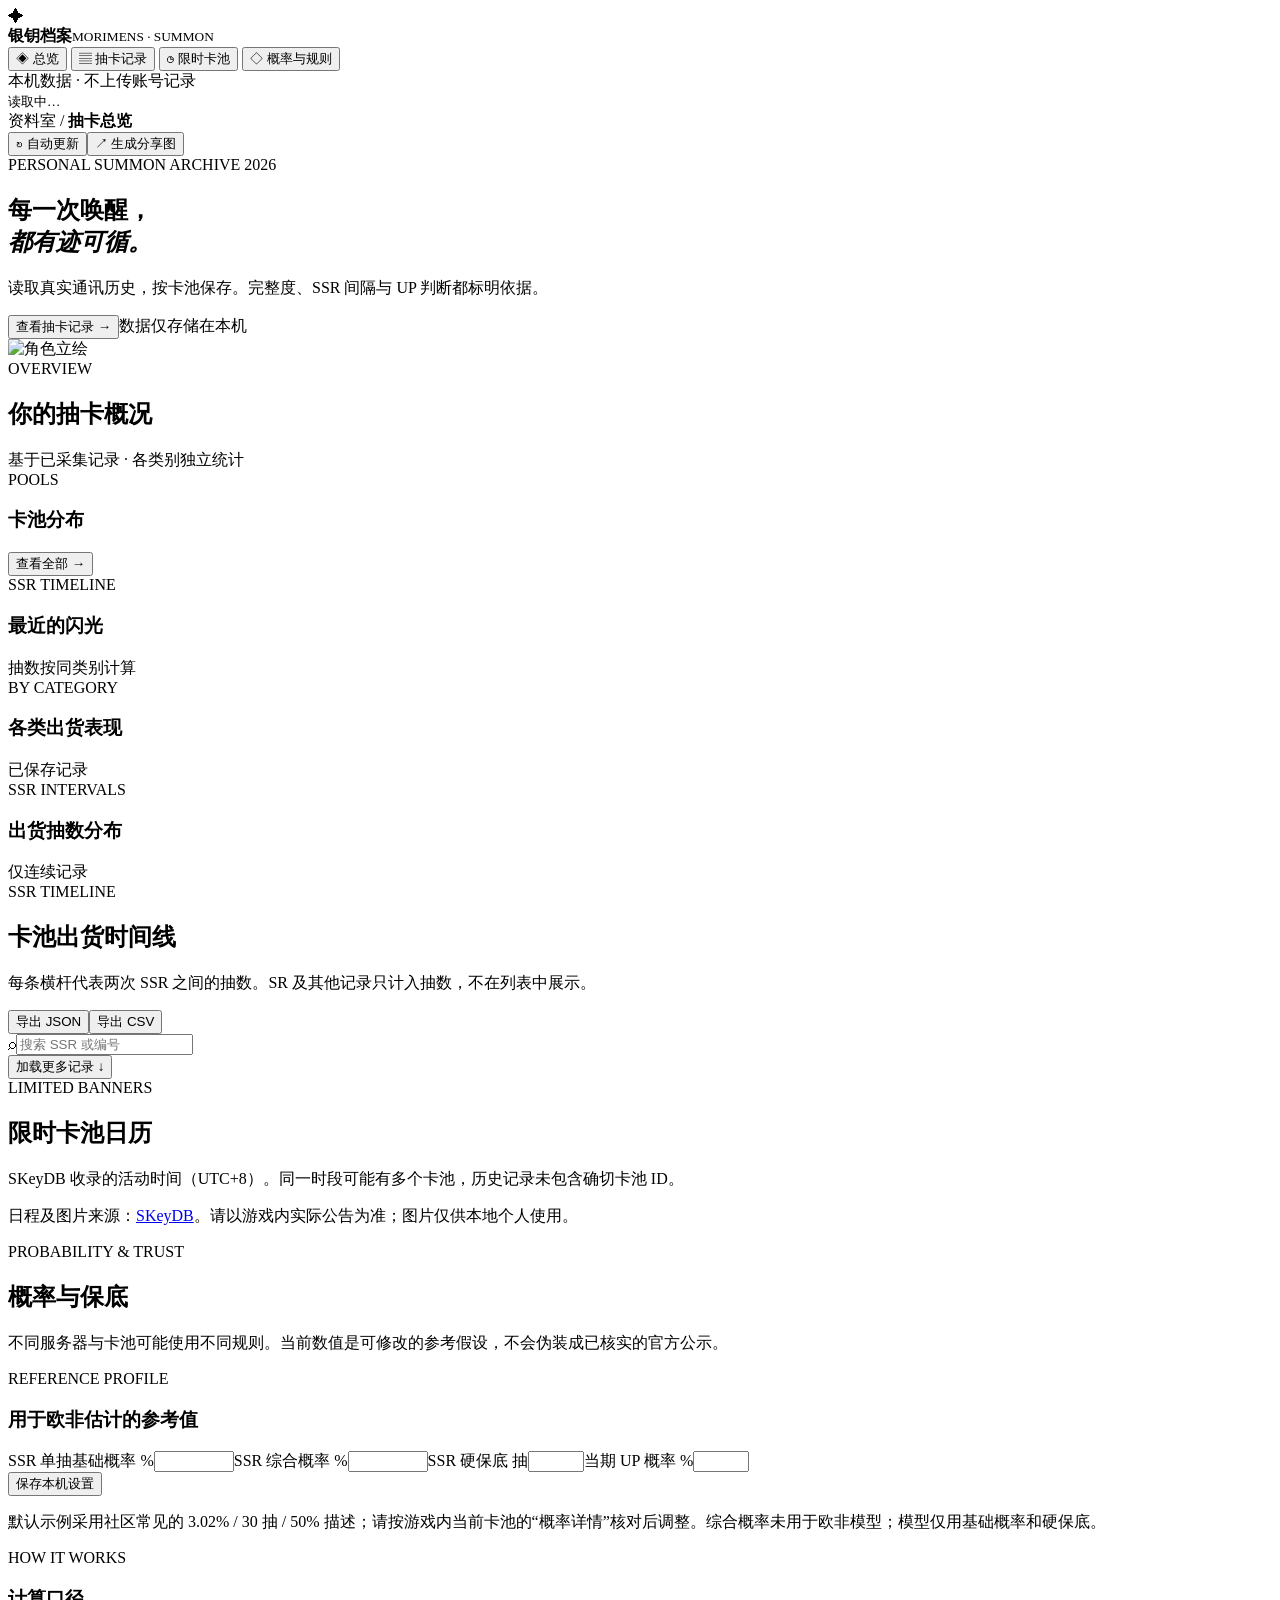
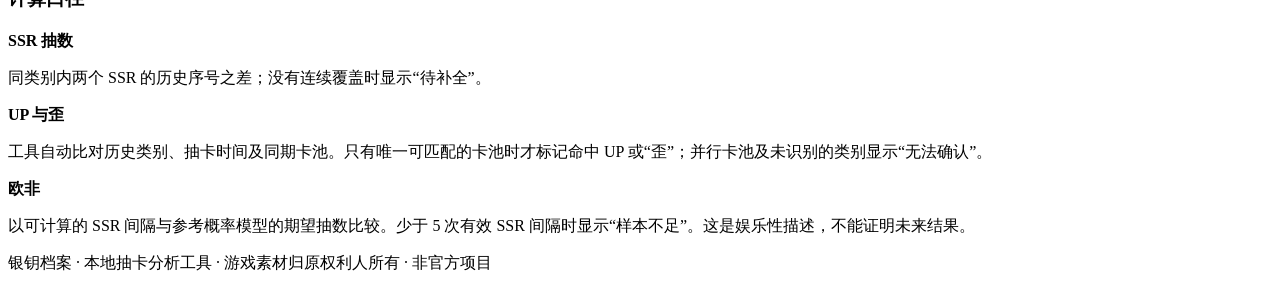
==== web/index.html @ 681248e7 "Resolve current game route and complete summon history sync" ====
<!doctype html>
<html lang="zh-CN">
<head>
  <meta charset="utf-8">
  <meta name="viewport" content="width=device-width, initial-scale=1">
  <meta name="theme-color" content="#101523">
  <title>银钥档案 · 忘却前夜抽卡分析</title>
  <link rel="stylesheet" href="/style.css">
</head>
<body>
  <div class="shell">
    <aside class="rail">
      <div class="brand"><span class="brand-mark">✦</span><div><strong>银钥档案</strong><small>MORIMENS · SUMMON</small></div></div>
      <nav aria-label="主导航">
        <button class="nav active" data-view="overview"><span>◈</span> 总览</button>
        <button class="nav" data-view="history"><span>▤</span> 抽卡记录</button>
        <button class="nav" data-view="banners"><span>◷</span> 限时卡池</button>
        <button class="nav" data-view="rules"><span>◇</span> 概率与规则</button>
      </nav>
      <div class="rail-bottom"><span class="status-dot"></span> 本机数据 · 不上传账号记录<br><small id="sync-time">读取中…</small></div>
    </aside>
    <main>
      <header class="topbar"><div class="crumb">资料室 <span>/</span> <b id="view-name">抽卡总览</b></div><div class="top-actions"><button class="ghost" id="refresh">↻ 自动更新</button><button class="primary" id="share">↗ 生成分享图</button></div></header>
      <section class="view active" id="overview">
        <div class="hero"><div class="hero-copy"><div class="eyebrow">PERSONAL SUMMON ARCHIVE <span class="line"></span> 2026</div><h1>每一次唤醒，<br><em>都有迹可循。</em></h1><p>读取真实通讯历史，按卡池保存。完整度、SSR 间隔与 UP 判断都标明依据。</p><div class="hero-actions"><button class="primary" id="go-history">查看抽卡记录 <span>→</span></button><span>数据仅存储在本机</span></div></div><div class="hero-art"><div class="halo"></div><img id="hero-portrait" alt="角色立绘"></div></div>
        <div class="notice" id="coverage-notice"></div>
        <div class="section-head"><div><span class="kicker">OVERVIEW</span><h2>你的抽卡概况</h2></div><span class="subtle">基于已采集记录 · 各类别独立统计</span></div>
        <div class="stat-grid" id="stats"></div>
        <div class="dashboard-grid"><section class="panel"><div class="panel-head"><div><span class="kicker">POOLS</span><h3>卡池分布</h3></div><button class="text-button" data-target="history">查看全部 →</button></div><div id="pool-bars"></div></section><section class="panel"><div class="panel-head"><div><span class="kicker">SSR TIMELINE</span><h3>最近的闪光</h3></div><span class="subtle">抽数按同类别计算</span></div><div id="recent-ssr"></div></section></div>
        <div class="dashboard-grid"><section class="panel"><div class="panel-head"><div><span class="kicker">BY CATEGORY</span><h3>各类出货表现</h3></div><span class="subtle">已保存记录</span></div><div id="category-analysis"></div></section><section class="panel"><div class="panel-head"><div><span class="kicker">SSR INTERVALS</span><h3>出货抽数分布</h3></div><span class="subtle">仅连续记录</span></div><div id="interval-analysis"></div></section></div>
      </section>
      <section class="view" id="history">
        <div class="page-title"><div><span class="kicker">SSR TIMELINE</span><h1>卡池出货时间线</h1><p>每条横杆代表两次 SSR 之间的抽数。SR 及其他记录只计入抽数，不在列表中展示。</p></div><div class="export-row"><button class="ghost" id="export-json">导出 JSON</button><button class="ghost" id="export-csv">导出 CSV</button></div></div>
        <div class="filter-row"><div class="tabs" id="pool-tabs"></div><label class="search"><span>⌕</span><input id="search" placeholder="搜索 SSR 或编号"></label></div>
        <div class="history-summary" id="history-summary"></div>
        <div class="record-list" id="records"></div><button class="more" id="load-more">加载更多记录 ↓</button>
      </section>
      <section class="view" id="banners">
        <div class="page-title"><div><span class="kicker">LIMITED BANNERS</span><h1>限时卡池日历</h1><p>SKeyDB 收录的活动时间（UTC+8）。同一时段可能有多个卡池，历史记录未包含确切卡池 ID。</p></div></div>
        <div class="banner-grid" id="banner-grid"></div>
        <p class="source-note">日程及图片来源：<a href="https://github.com/dansa/SKeyDB" target="_blank" rel="noreferrer">SKeyDB</a>。请以游戏内实际公告为准；图片仅供本地个人使用。</p>
      </section>
      <section class="view" id="rules">
        <div class="page-title"><div><span class="kicker">PROBABILITY & TRUST</span><h1>概率与保底</h1><p>不同服务器与卡池可能使用不同规则。当前数值是可修改的参考假设，不会伪装成已核实的官方公示。</p></div></div>
        <div class="rules-grid"><section class="panel rule-panel"><span class="kicker">REFERENCE PROFILE</span><h3>用于欧非估计的参考值</h3><div class="field-grid"><label>SSR 单抽基础概率 <span>%</span><input id="base-rate" type="number" min="0.01" max="100" step="0.01"></label><label>SSR 综合概率 <span>%</span><input id="combined-rate" type="number" min="0.01" max="100" step="0.01"></label><label>SSR 硬保底 <span>抽</span><input id="hard-pity" type="number" min="1" max="500" step="1"></label><label>当期 UP 概率 <span>%</span><input id="up-rate" type="number" min="0" max="100" step="1"></label></div><button class="primary" id="save-rules">保存本机设置</button><p class="source-note">默认示例采用社区常见的 3.02% / 30 抽 / 50% 描述；请按游戏内当前卡池的“概率详情”核对后调整。综合概率未用于欧非模型；模型仅用基础概率和硬保底。</p></section><section class="panel"><span class="kicker">HOW IT WORKS</span><h3>计算口径</h3><div class="explain"><b>SSR 抽数</b><p>同类别内两个 SSR 的历史序号之差；没有连续覆盖时显示“待补全”。</p><b>UP 与歪</b><p>工具自动比对历史类别、抽卡时间及同期卡池。只有唯一可匹配的卡池时才标记命中 UP 或“歪”；并行卡池及未识别的类别显示“无法确认”。</p><b>欧非</b><p>以可计算的 SSR 间隔与参考概率模型的期望抽数比较。少于 5 次有效 SSR 间隔时显示“样本不足”。这是娱乐性描述，不能证明未来结果。</p></div></section></div>
      </section>
      <footer>银钥档案 · 本地抽卡分析工具 <span>·</span> 游戏素材归原权利人所有 <span>·</span> 非官方项目</footer>
    </main>
  </div>
  <div class="modal-overlay" id="update-modal" hidden><div class="update-modal" role="dialog" aria-modal="true" aria-labelledby="update-title"><button class="modal-close" id="close-update" aria-label="关闭">×</button><span class="kicker">DATA SYNC</span><h2 id="update-title">自动更新抽卡记录</h2><p class="modal-intro">游戏已运行较久时，点击“开始更新”会尝试当前会话。若提示登录材料不可用，点击“准备通讯采集”，允许管理员只读抓包，等显示“采集就绪”后重启并登录游戏一次；工具将自动补取缺页。</p><div class="progress-track"><div id="progress-fill"></div></div><div class="progress-line"><b id="progress-text">准备就绪</b><span id="progress-number">—</span></div><div class="progress-coverage" id="progress-coverage"></div><div class="progress-log" id="progress-log"></div><div class="modal-actions"><button class="ghost" id="cancel-update">关闭</button><button class="ghost" id="wait-update">准备通讯采集</button><button class="primary" id="start-update">开始更新</button></div></div></div>
  <script src="/app.js" defer></script>
</body>
</html>
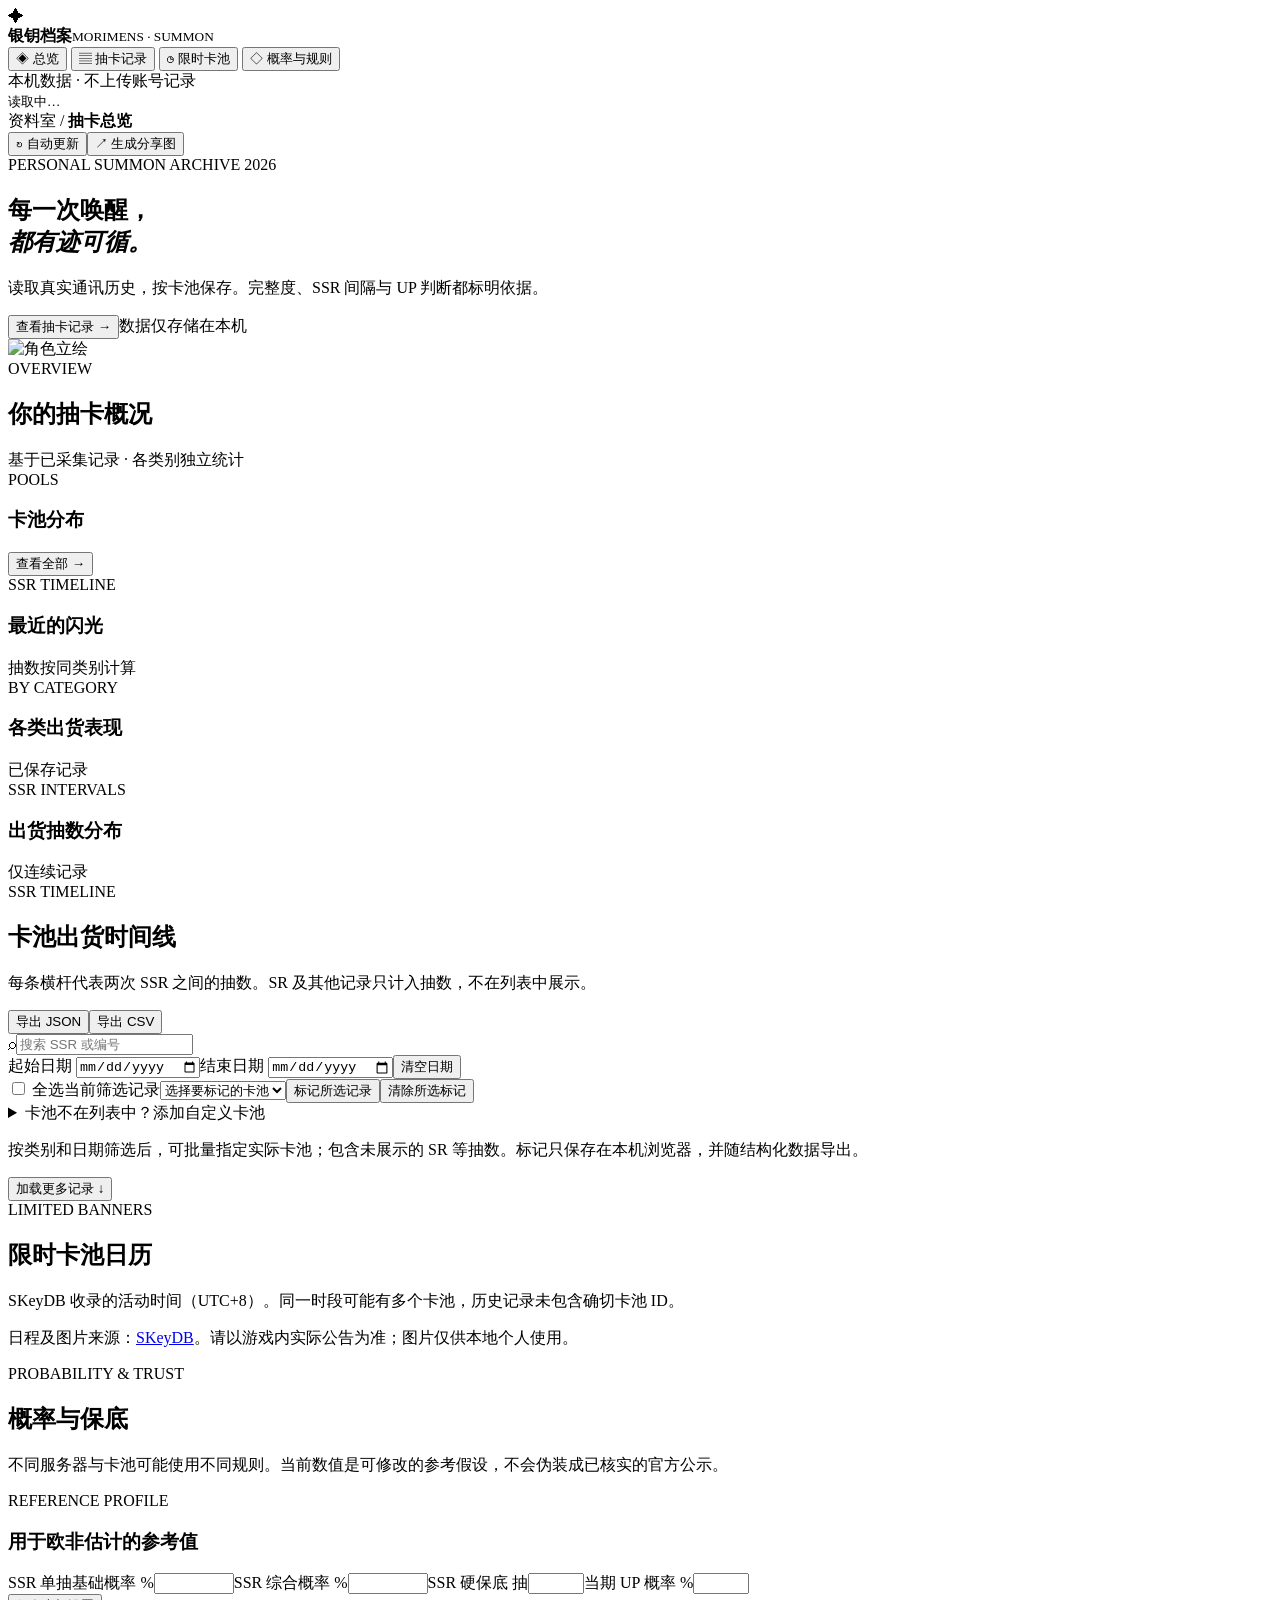
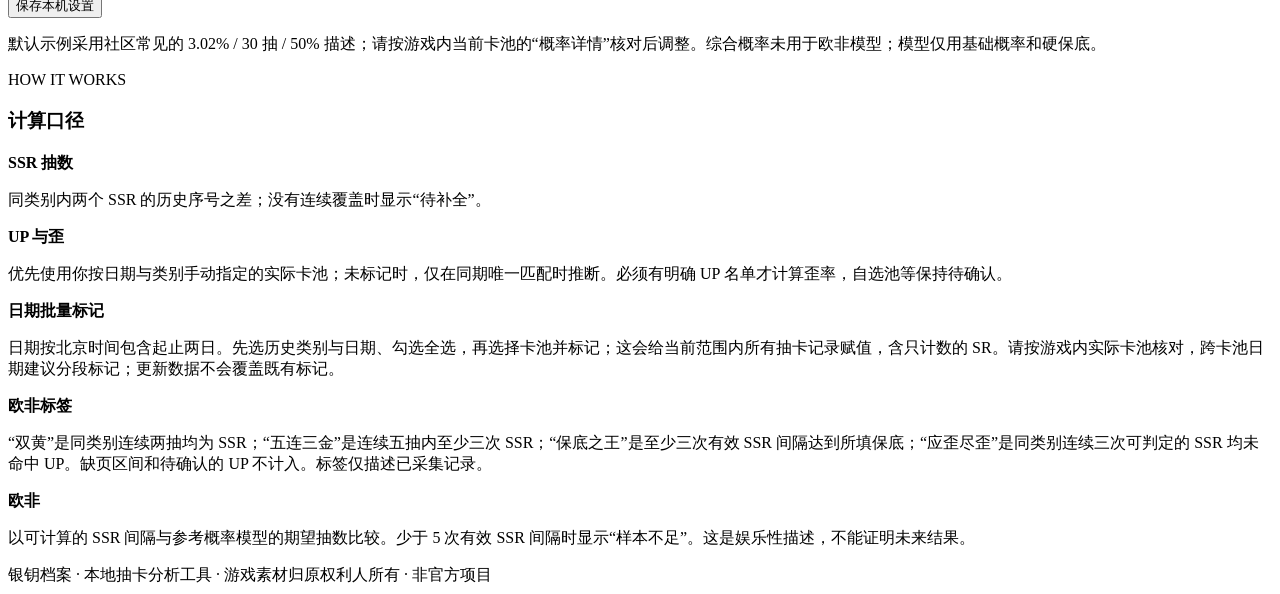
==== commit c6a19ba4: "Package summon dashboard for local Windows and static web use" ====
--- a/web/index.html
+++ b/web/index.html
@@ -20,18 +20,20 @@
       <div class="rail-bottom"><span class="status-dot"></span> 本机数据 · 不上传账号记录<br><small id="sync-time">读取中…</small></div>
     </aside>
     <main>
-      <header class="topbar"><div class="crumb">资料室 <span>/</span> <b id="view-name">抽卡总览</b></div><div class="top-actions"><button class="ghost" id="refresh">↻ 自动更新</button><button class="primary" id="share">↗ 生成分享图</button></div></header>
+      <header class="topbar"><div class="crumb">资料室 <span>/</span> <b id="view-name">抽卡总览</b></div><div class="top-actions"><button class="ghost" id="import-json" hidden>导入本地记录</button><input id="import-file" type="file" accept="application/json,.json" hidden><button class="ghost" id="refresh">↻ 自动更新</button><button class="primary" id="share">↗ 生成分享图</button></div></header>
       <section class="view active" id="overview">
         <div class="hero"><div class="hero-copy"><div class="eyebrow">PERSONAL SUMMON ARCHIVE <span class="line"></span> 2026</div><h1>每一次唤醒，<br><em>都有迹可循。</em></h1><p>读取真实通讯历史，按卡池保存。完整度、SSR 间隔与 UP 判断都标明依据。</p><div class="hero-actions"><button class="primary" id="go-history">查看抽卡记录 <span>→</span></button><span>数据仅存储在本机</span></div></div><div class="hero-art"><div class="halo"></div><img id="hero-portrait" alt="角色立绘"></div></div>
         <div class="notice" id="coverage-notice"></div>
         <div class="section-head"><div><span class="kicker">OVERVIEW</span><h2>你的抽卡概况</h2></div><span class="subtle">基于已采集记录 · 各类别独立统计</span></div>
         <div class="stat-grid" id="stats"></div>
+        <div class="achievements" id="achievement-tags" aria-label="欧非标签"></div>
         <div class="dashboard-grid"><section class="panel"><div class="panel-head"><div><span class="kicker">POOLS</span><h3>卡池分布</h3></div><button class="text-button" data-target="history">查看全部 →</button></div><div id="pool-bars"></div></section><section class="panel"><div class="panel-head"><div><span class="kicker">SSR TIMELINE</span><h3>最近的闪光</h3></div><span class="subtle">抽数按同类别计算</span></div><div id="recent-ssr"></div></section></div>
         <div class="dashboard-grid"><section class="panel"><div class="panel-head"><div><span class="kicker">BY CATEGORY</span><h3>各类出货表现</h3></div><span class="subtle">已保存记录</span></div><div id="category-analysis"></div></section><section class="panel"><div class="panel-head"><div><span class="kicker">SSR INTERVALS</span><h3>出货抽数分布</h3></div><span class="subtle">仅连续记录</span></div><div id="interval-analysis"></div></section></div>
       </section>
       <section class="view" id="history">
         <div class="page-title"><div><span class="kicker">SSR TIMELINE</span><h1>卡池出货时间线</h1><p>每条横杆代表两次 SSR 之间的抽数。SR 及其他记录只计入抽数，不在列表中展示。</p></div><div class="export-row"><button class="ghost" id="export-json">导出 JSON</button><button class="ghost" id="export-csv">导出 CSV</button></div></div>
         <div class="filter-row"><div class="tabs" id="pool-tabs"></div><label class="search"><span>⌕</span><input id="search" placeholder="搜索 SSR 或编号"></label></div>
+        <div class="assignment-panel"><div class="assignment-controls"><label>起始日期 <input id="date-from" type="date"></label><label>结束日期 <input id="date-to" type="date"></label><button class="ghost" id="clear-dates">清空日期</button></div><div class="assignment-controls"><label class="check"><input id="select-filtered" type="checkbox"> 全选当前筛选记录</label><select id="assign-banner" aria-label="指定卡池"><option value="">选择要标记的卡池</option></select><button class="primary" id="apply-banner">标记所选记录</button><button class="ghost" id="clear-banner">清除所选标记</button></div><details class="custom-banner"><summary>卡池不在列表中？添加自定义卡池</summary><div class="assignment-controls"><input id="custom-banner-name" placeholder="游戏内卡池名称" aria-label="自定义卡池名称"><input id="custom-banner-up" placeholder="UP 名称，多个用顿号分隔；可留空" aria-label="自定义卡池 UP 名称"><button class="ghost" id="add-custom-banner">添加并选中</button></div></details><p id="assignment-note" class="source-note">按类别和日期筛选后，可批量指定实际卡池；包含未展示的 SR 等抽数。标记只保存在本机浏览器，并随结构化数据导出。</p></div>
         <div class="history-summary" id="history-summary"></div>
         <div class="record-list" id="records"></div><button class="more" id="load-more">加载更多记录 ↓</button>
       </section>
@@ -42,7 +44,7 @@
       </section>
       <section class="view" id="rules">
         <div class="page-title"><div><span class="kicker">PROBABILITY & TRUST</span><h1>概率与保底</h1><p>不同服务器与卡池可能使用不同规则。当前数值是可修改的参考假设，不会伪装成已核实的官方公示。</p></div></div>
-        <div class="rules-grid"><section class="panel rule-panel"><span class="kicker">REFERENCE PROFILE</span><h3>用于欧非估计的参考值</h3><div class="field-grid"><label>SSR 单抽基础概率 <span>%</span><input id="base-rate" type="number" min="0.01" max="100" step="0.01"></label><label>SSR 综合概率 <span>%</span><input id="combined-rate" type="number" min="0.01" max="100" step="0.01"></label><label>SSR 硬保底 <span>抽</span><input id="hard-pity" type="number" min="1" max="500" step="1"></label><label>当期 UP 概率 <span>%</span><input id="up-rate" type="number" min="0" max="100" step="1"></label></div><button class="primary" id="save-rules">保存本机设置</button><p class="source-note">默认示例采用社区常见的 3.02% / 30 抽 / 50% 描述；请按游戏内当前卡池的“概率详情”核对后调整。综合概率未用于欧非模型；模型仅用基础概率和硬保底。</p></section><section class="panel"><span class="kicker">HOW IT WORKS</span><h3>计算口径</h3><div class="explain"><b>SSR 抽数</b><p>同类别内两个 SSR 的历史序号之差；没有连续覆盖时显示“待补全”。</p><b>UP 与歪</b><p>工具自动比对历史类别、抽卡时间及同期卡池。只有唯一可匹配的卡池时才标记命中 UP 或“歪”；并行卡池及未识别的类别显示“无法确认”。</p><b>欧非</b><p>以可计算的 SSR 间隔与参考概率模型的期望抽数比较。少于 5 次有效 SSR 间隔时显示“样本不足”。这是娱乐性描述，不能证明未来结果。</p></div></section></div>
+        <div class="rules-grid"><section class="panel rule-panel"><span class="kicker">REFERENCE PROFILE</span><h3>用于欧非估计的参考值</h3><div class="field-grid"><label>SSR 单抽基础概率 <span>%</span><input id="base-rate" type="number" min="0.01" max="100" step="0.01"></label><label>SSR 综合概率 <span>%</span><input id="combined-rate" type="number" min="0.01" max="100" step="0.01"></label><label>SSR 硬保底 <span>抽</span><input id="hard-pity" type="number" min="1" max="500" step="1"></label><label>当期 UP 概率 <span>%</span><input id="up-rate" type="number" min="0" max="100" step="1"></label></div><button class="primary" id="save-rules">保存本机设置</button><p class="source-note">默认示例采用社区常见的 3.02% / 30 抽 / 50% 描述；请按游戏内当前卡池的“概率详情”核对后调整。综合概率未用于欧非模型；模型仅用基础概率和硬保底。</p></section><section class="panel"><span class="kicker">HOW IT WORKS</span><h3>计算口径</h3><div class="explain"><b>SSR 抽数</b><p>同类别内两个 SSR 的历史序号之差；没有连续覆盖时显示“待补全”。</p><b>UP 与歪</b><p>优先使用你按日期与类别手动指定的实际卡池；未标记时，仅在同期唯一匹配时推断。必须有明确 UP 名单才计算歪率，自选池等保持待确认。</p><b>日期批量标记</b><p>日期按北京时间包含起止两日。先选历史类别与日期、勾选全选，再选择卡池并标记；这会给当前范围内所有抽卡记录赋值，含只计数的 SR。请按游戏内实际卡池核对，跨卡池日期建议分段标记；更新数据不会覆盖既有标记。</p><b>欧非标签</b><p>“双黄”是同类别连续两抽均为 SSR；“五连三金”是连续五抽内至少三次 SSR；“保底之王”是至少三次有效 SSR 间隔达到所填保底；“应歪尽歪”是同类别连续三次可判定的 SSR 均未命中 UP。缺页区间和待确认的 UP 不计入。标签仅描述已采集记录。</p><b>欧非</b><p>以可计算的 SSR 间隔与参考概率模型的期望抽数比较。少于 5 次有效 SSR 间隔时显示“样本不足”。这是娱乐性描述，不能证明未来结果。</p></div></section></div>
       </section>
       <footer>银钥档案 · 本地抽卡分析工具 <span>·</span> 游戏素材归原权利人所有 <span>·</span> 非官方项目</footer>
     </main>
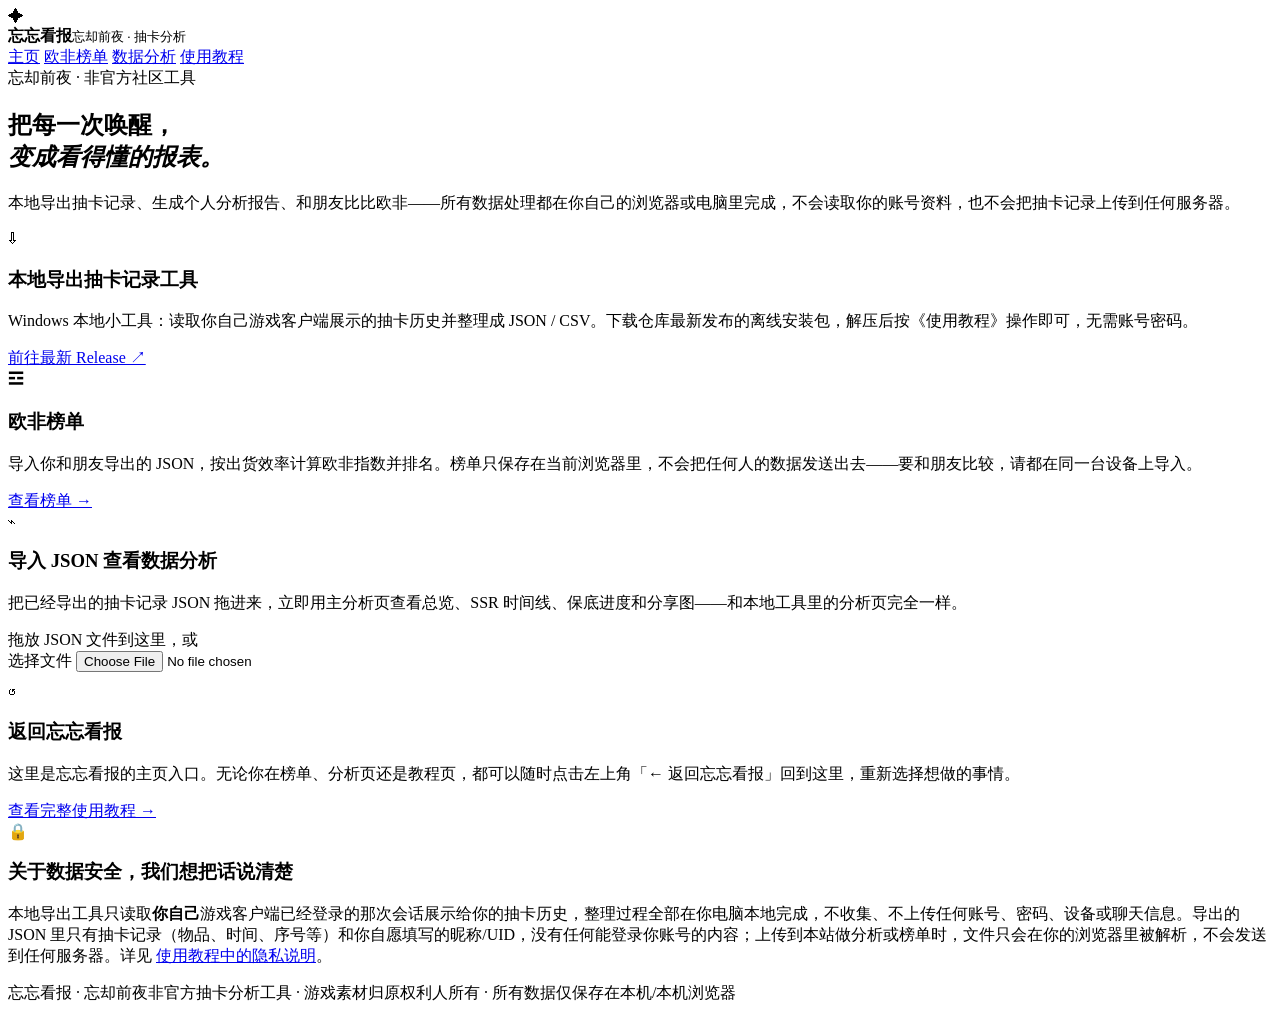
==== commit e72b0e45: "Add 忘忘看报 homepage, leaderboard, guide, and analyzer upgrades - New homepage (web/index.html) with fo" ====
--- a/web/index.html
+++ b/web/index.html
@@ -4,52 +4,69 @@
   <meta charset="utf-8">
   <meta name="viewport" content="width=device-width, initial-scale=1">
   <meta name="theme-color" content="#101523">
-  <title>银钥档案 · 忘却前夜抽卡分析</title>
+  <title>忘忘看报 · 忘却前夜抽卡分析</title>
   <link rel="stylesheet" href="/style.css">
 </head>
-<body>
-  <div class="shell">
-    <aside class="rail">
-      <div class="brand"><span class="brand-mark">✦</span><div><strong>银钥档案</strong><small>MORIMENS · SUMMON</small></div></div>
-      <nav aria-label="主导航">
-        <button class="nav active" data-view="overview"><span>◈</span> 总览</button>
-        <button class="nav" data-view="history"><span>▤</span> 抽卡记录</button>
-        <button class="nav" data-view="banners"><span>◷</span> 限时卡池</button>
-        <button class="nav" data-view="rules"><span>◇</span> 概率与规则</button>
+<body class="site-home">
+  <div class="site-shell">
+    <header class="site-top">
+      <div class="site-brand"><span class="brand-mark">✦</span><div><strong>忘忘看报</strong><small>忘却前夜 · 抽卡分析</small></div></div>
+      <nav class="site-nav">
+        <a href="/index.html" class="active">主页</a>
+        <a href="/leaderboard.html">欧非榜单</a>
+        <a href="/analyzer.html">数据分析</a>
+        <a href="/guide.html">使用教程</a>
       </nav>
-      <div class="rail-bottom"><span class="status-dot"></span> 本机数据 · 不上传账号记录<br><small id="sync-time">读取中…</small></div>
-    </aside>
-    <main>
-      <header class="topbar"><div class="crumb">资料室 <span>/</span> <b id="view-name">抽卡总览</b></div><div class="top-actions"><button class="ghost" id="import-json" hidden>导入本地记录</button><input id="import-file" type="file" accept="application/json,.json" hidden><button class="ghost" id="refresh">↻ 自动更新</button><button class="primary" id="share">↗ 生成分享图</button></div></header>
-      <section class="view active" id="overview">
-        <div class="hero"><div class="hero-copy"><div class="eyebrow">PERSONAL SUMMON ARCHIVE <span class="line"></span> 2026</div><h1>每一次唤醒，<br><em>都有迹可循。</em></h1><p>读取真实通讯历史，按卡池保存。完整度、SSR 间隔与 UP 判断都标明依据。</p><div class="hero-actions"><button class="primary" id="go-history">查看抽卡记录 <span>→</span></button><span>数据仅存储在本机</span></div></div><div class="hero-art"><div class="halo"></div><img id="hero-portrait" alt="角色立绘"></div></div>
-        <div class="notice" id="coverage-notice"></div>
-        <div class="section-head"><div><span class="kicker">OVERVIEW</span><h2>你的抽卡概况</h2></div><span class="subtle">基于已采集记录 · 各类别独立统计</span></div>
-        <div class="stat-grid" id="stats"></div>
-        <div class="achievements" id="achievement-tags" aria-label="欧非标签"></div>
-        <div class="dashboard-grid"><section class="panel"><div class="panel-head"><div><span class="kicker">POOLS</span><h3>卡池分布</h3></div><button class="text-button" data-target="history">查看全部 →</button></div><div id="pool-bars"></div></section><section class="panel"><div class="panel-head"><div><span class="kicker">SSR TIMELINE</span><h3>最近的闪光</h3></div><span class="subtle">抽数按同类别计算</span></div><div id="recent-ssr"></div></section></div>
-        <div class="dashboard-grid"><section class="panel"><div class="panel-head"><div><span class="kicker">BY CATEGORY</span><h3>各类出货表现</h3></div><span class="subtle">已保存记录</span></div><div id="category-analysis"></div></section><section class="panel"><div class="panel-head"><div><span class="kicker">SSR INTERVALS</span><h3>出货抽数分布</h3></div><span class="subtle">仅连续记录</span></div><div id="interval-analysis"></div></section></div>
-      </section>
-      <section class="view" id="history">
-        <div class="page-title"><div><span class="kicker">SSR TIMELINE</span><h1>卡池出货时间线</h1><p>每条横杆代表两次 SSR 之间的抽数。SR 及其他记录只计入抽数，不在列表中展示。</p></div><div class="export-row"><button class="ghost" id="export-json">导出 JSON</button><button class="ghost" id="export-csv">导出 CSV</button></div></div>
-        <div class="filter-row"><div class="tabs" id="pool-tabs"></div><label class="search"><span>⌕</span><input id="search" placeholder="搜索 SSR 或编号"></label></div>
-        <div class="assignment-panel"><div class="assignment-controls"><label>起始日期 <input id="date-from" type="date"></label><label>结束日期 <input id="date-to" type="date"></label><button class="ghost" id="clear-dates">清空日期</button></div><div class="assignment-controls"><label class="check"><input id="select-filtered" type="checkbox"> 全选当前筛选记录</label><select id="assign-banner" aria-label="指定卡池"><option value="">选择要标记的卡池</option></select><button class="primary" id="apply-banner">标记所选记录</button><button class="ghost" id="clear-banner">清除所选标记</button></div><details class="custom-banner"><summary>卡池不在列表中？添加自定义卡池</summary><div class="assignment-controls"><input id="custom-banner-name" placeholder="游戏内卡池名称" aria-label="自定义卡池名称"><input id="custom-banner-up" placeholder="UP 名称，多个用顿号分隔；可留空" aria-label="自定义卡池 UP 名称"><button class="ghost" id="add-custom-banner">添加并选中</button></div></details><p id="assignment-note" class="source-note">按类别和日期筛选后，可批量指定实际卡池；包含未展示的 SR 等抽数。标记只保存在本机浏览器，并随结构化数据导出。</p></div>
-        <div class="history-summary" id="history-summary"></div>
-        <div class="record-list" id="records"></div><button class="more" id="load-more">加载更多记录 ↓</button>
-      </section>
-      <section class="view" id="banners">
-        <div class="page-title"><div><span class="kicker">LIMITED BANNERS</span><h1>限时卡池日历</h1><p>SKeyDB 收录的活动时间（UTC+8）。同一时段可能有多个卡池，历史记录未包含确切卡池 ID。</p></div></div>
-        <div class="banner-grid" id="banner-grid"></div>
-        <p class="source-note">日程及图片来源：<a href="https://github.com/dansa/SKeyDB" target="_blank" rel="noreferrer">SKeyDB</a>。请以游戏内实际公告为准；图片仅供本地个人使用。</p>
-      </section>
-      <section class="view" id="rules">
-        <div class="page-title"><div><span class="kicker">PROBABILITY & TRUST</span><h1>概率与保底</h1><p>不同服务器与卡池可能使用不同规则。当前数值是可修改的参考假设，不会伪装成已核实的官方公示。</p></div></div>
-        <div class="rules-grid"><section class="panel rule-panel"><span class="kicker">REFERENCE PROFILE</span><h3>用于欧非估计的参考值</h3><div class="field-grid"><label>SSR 单抽基础概率 <span>%</span><input id="base-rate" type="number" min="0.01" max="100" step="0.01"></label><label>SSR 综合概率 <span>%</span><input id="combined-rate" type="number" min="0.01" max="100" step="0.01"></label><label>SSR 硬保底 <span>抽</span><input id="hard-pity" type="number" min="1" max="500" step="1"></label><label>当期 UP 概率 <span>%</span><input id="up-rate" type="number" min="0" max="100" step="1"></label></div><button class="primary" id="save-rules">保存本机设置</button><p class="source-note">默认示例采用社区常见的 3.02% / 30 抽 / 50% 描述；请按游戏内当前卡池的“概率详情”核对后调整。综合概率未用于欧非模型；模型仅用基础概率和硬保底。</p></section><section class="panel"><span class="kicker">HOW IT WORKS</span><h3>计算口径</h3><div class="explain"><b>SSR 抽数</b><p>同类别内两个 SSR 的历史序号之差；没有连续覆盖时显示“待补全”。</p><b>UP 与歪</b><p>优先使用你按日期与类别手动指定的实际卡池；未标记时，仅在同期唯一匹配时推断。必须有明确 UP 名单才计算歪率，自选池等保持待确认。</p><b>日期批量标记</b><p>日期按北京时间包含起止两日。先选历史类别与日期、勾选全选，再选择卡池并标记；这会给当前范围内所有抽卡记录赋值，含只计数的 SR。请按游戏内实际卡池核对，跨卡池日期建议分段标记；更新数据不会覆盖既有标记。</p><b>欧非标签</b><p>“双黄”是同类别连续两抽均为 SSR；“五连三金”是连续五抽内至少三次 SSR；“保底之王”是至少三次有效 SSR 间隔达到所填保底；“应歪尽歪”是同类别连续三次可判定的 SSR 均未命中 UP。缺页区间和待确认的 UP 不计入。标签仅描述已采集记录。</p><b>欧非</b><p>以可计算的 SSR 间隔与参考概率模型的期望抽数比较。少于 5 次有效 SSR 间隔时显示“样本不足”。这是娱乐性描述，不能证明未来结果。</p></div></section></div>
-      </section>
-      <footer>银钥档案 · 本地抽卡分析工具 <span>·</span> 游戏素材归原权利人所有 <span>·</span> 非官方项目</footer>
-    </main>
+    </header>
+
+    <section class="site-hero">
+      <div class="eyebrow">忘却前夜 · 非官方社区工具</div>
+      <h1>把每一次唤醒，<br><em>变成看得懂的报表。</em></h1>
+      <p>本地导出抽卡记录、生成个人分析报告、和朋友比比欧非——所有数据处理都在你自己的浏览器或电脑里完成，不会读取你的账号资料，也不会把抽卡记录上传到任何服务器。</p>
+    </section>
+
+    <div class="card-grid">
+      <article class="entry-card">
+        <div class="entry-icon">⇩</div>
+        <h3>本地导出抽卡记录工具</h3>
+        <p>Windows 本地小工具：读取你自己游戏客户端展示的抽卡历史并整理成 JSON / CSV。下载仓库最新发布的离线安装包，解压后按《使用教程》操作即可，无需账号密码。</p>
+        <a class="entry-action" id="release-link" href="https://github.com/Z769018860/morimens-summon/releases/latest" target="_blank" rel="noreferrer">前往最新 Release ↗</a>
+      </article>
+      <article class="entry-card">
+        <div class="entry-icon">☲</div>
+        <h3>欧非榜单</h3>
+        <p>导入你和朋友导出的 JSON，按出货效率计算欧非指数并排名。榜单只保存在当前浏览器里，不会把任何人的数据发送出去——要和朋友比较，请都在同一台设备上导入。</p>
+        <a class="entry-action ghost" href="/leaderboard.html">查看榜单 →</a>
+      </article>
+      <article class="entry-card">
+        <div class="entry-icon">⌁</div>
+        <h3>导入 JSON 查看数据分析</h3>
+        <p>把已经导出的抽卡记录 JSON 拖进来，立即用主分析页查看总览、SSR 时间线、保底进度和分享图——和本地工具里的分析页完全一样。</p>
+        <div class="import-drop" id="drop">
+          <div>拖放 JSON 文件到这里，或</div>
+          <label for="import-file">选择文件</label>
+          <input type="file" id="import-file" accept="application/json">
+          <div id="import-error" style="color:#f0a6b1;margin-top:10px"></div>
+        </div>
+      </article>
+      <article class="entry-card">
+        <div class="entry-icon">↺</div>
+        <h3>返回忘忘看报</h3>
+        <p>这里是忘忘看报的主页入口。无论你在榜单、分析页还是教程页，都可以随时点击左上角「← 返回忘忘看报」回到这里，重新选择想做的事情。</p>
+        <a class="entry-action ghost" href="/guide.html">查看完整使用教程 →</a>
+      </article>
+    </div>
+
+    <div class="privacy-band">
+      <div class="mark">🔒</div>
+      <div>
+        <h3>关于数据安全，我们想把话说清楚</h3>
+        <p>本地导出工具只读取<b>你自己</b>游戏客户端已经登录的那次会话展示给你的抽卡历史，整理过程全部在你电脑本地完成，不收集、不上传任何账号、密码、设备或聊天信息。导出的 JSON 里只有抽卡记录（物品、时间、序号等）和你自愿填写的昵称/UID，没有任何能登录你账号的内容；上传到本站做分析或榜单时，文件只会在你的浏览器里被解析，不会发送到任何服务器。详见 <a href="/guide.html#privacy">使用教程中的隐私说明</a>。</p>
+      </div>
+    </div>
+
+    <footer class="site-footer">忘忘看报 · 忘却前夜非官方抽卡分析工具 <span>·</span> 游戏素材归原权利人所有 <span>·</span> 所有数据仅保存在本机/本机浏览器</footer>
   </div>
-  <div class="modal-overlay" id="update-modal" hidden><div class="update-modal" role="dialog" aria-modal="true" aria-labelledby="update-title"><button class="modal-close" id="close-update" aria-label="关闭">×</button><span class="kicker">DATA SYNC</span><h2 id="update-title">自动更新抽卡记录</h2><p class="modal-intro">游戏已运行较久时，点击“开始更新”会尝试当前会话。若提示登录材料不可用，点击“准备通讯采集”，允许管理员只读抓包，等显示“采集就绪”后重启并登录游戏一次；工具将自动补取缺页。</p><div class="progress-track"><div id="progress-fill"></div></div><div class="progress-line"><b id="progress-text">准备就绪</b><span id="progress-number">—</span></div><div class="progress-coverage" id="progress-coverage"></div><div class="progress-log" id="progress-log"></div><div class="modal-actions"><button class="ghost" id="cancel-update">关闭</button><button class="ghost" id="wait-update">准备通讯采集</button><button class="primary" id="start-update">开始更新</button></div></div></div>
-  <script src="/app.js" defer></script>
+  <script src="/home.js" defer></script>
 </body>
 </html>
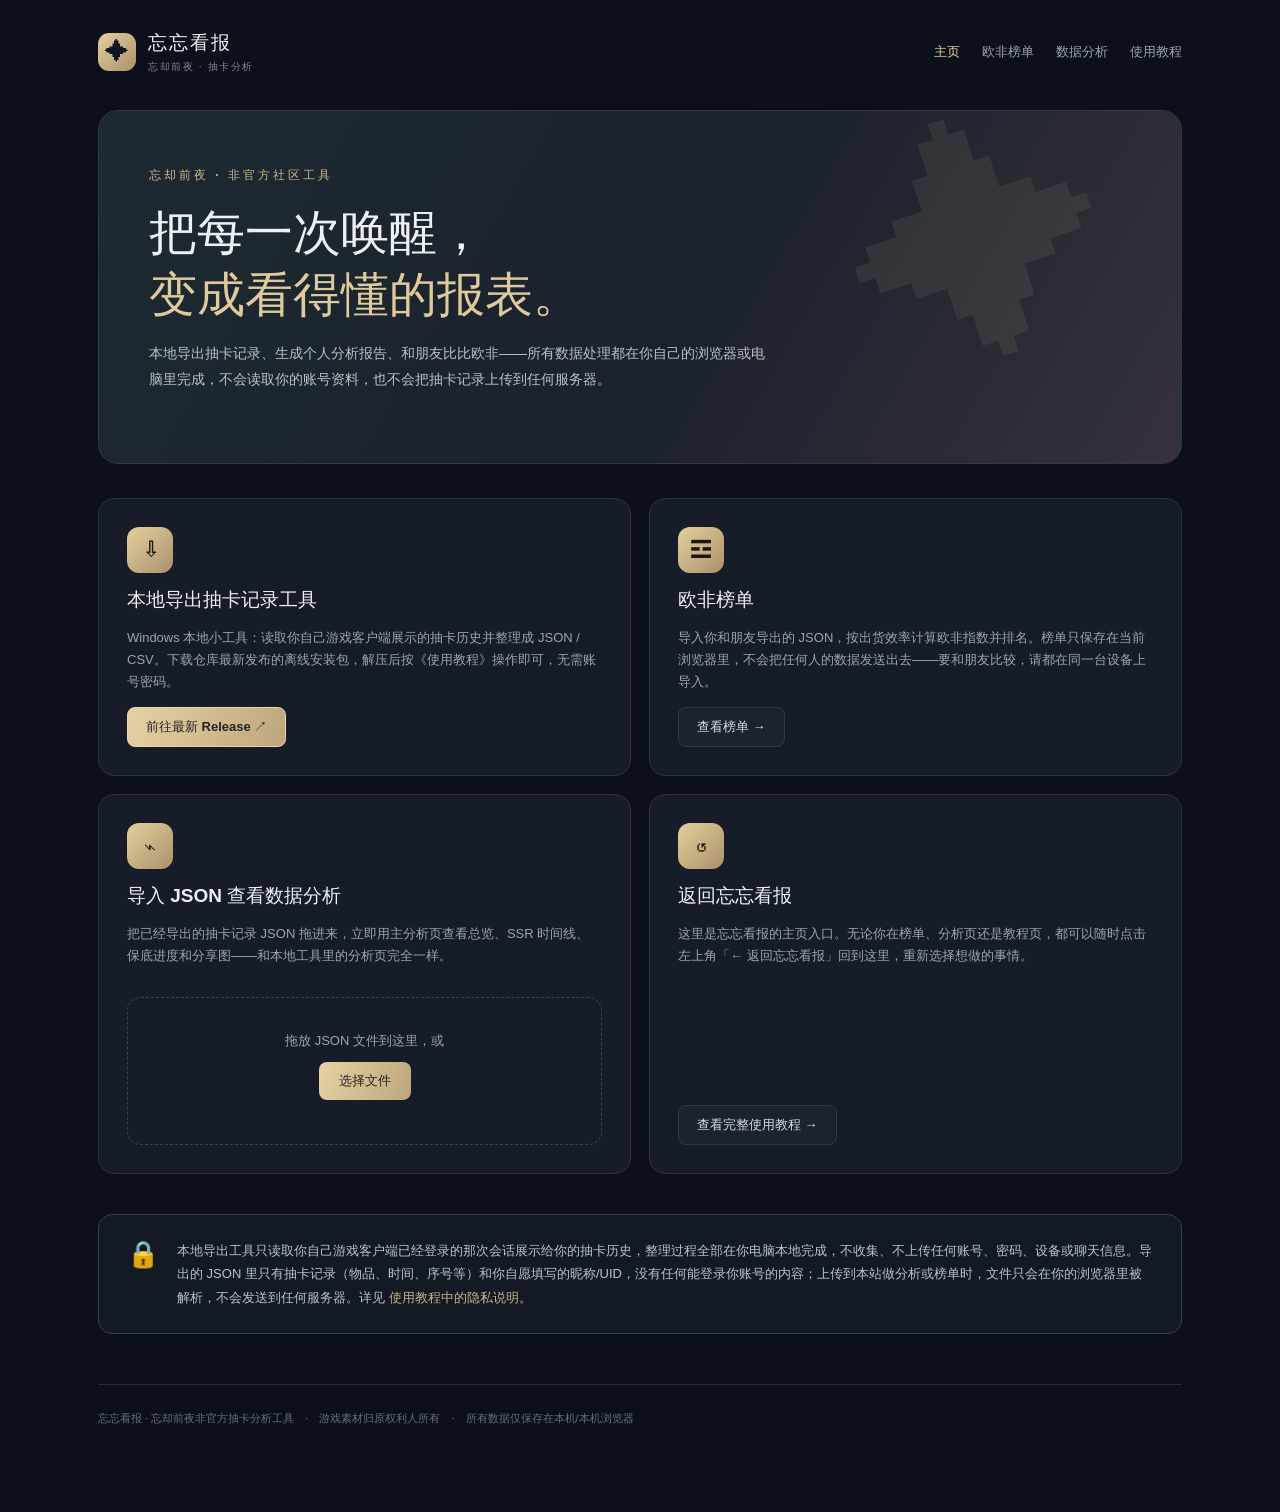
==== commit 61664fa6: "Fix unstyled GitHub Pages deployment; drop a line of copy GitHub Pages serves this repo at /morimens" ====
--- a/web/index.html
+++ b/web/index.html
@@ -4,18 +4,19 @@
   <meta charset="utf-8">
   <meta name="viewport" content="width=device-width, initial-scale=1">
   <meta name="theme-color" content="#101523">
+  <link rel="icon" href="data:image/svg+xml,%3Csvg xmlns=%27http://www.w3.org/2000/svg%27 viewBox=%270 0 32 32%27%3E%3Crect width=%2732%27 height=%2732%27 rx=%278%27 fill=%27%230e1621%27/%3E%3Ctext x=%2716%27 y=%2723%27 font-size=%2720%27 text-anchor=%27middle%27 fill=%27%23e2cf9d%27%3E%E2%9C%A6%3C/text%3E%3C/svg%3E">
   <title>忘忘看报 · 忘却前夜抽卡分析</title>
-  <link rel="stylesheet" href="/style.css">
+  <link rel="stylesheet" href="style.css">
 </head>
 <body class="site-home">
   <div class="site-shell">
     <header class="site-top">
       <div class="site-brand"><span class="brand-mark">✦</span><div><strong>忘忘看报</strong><small>忘却前夜 · 抽卡分析</small></div></div>
       <nav class="site-nav">
-        <a href="/index.html" class="active">主页</a>
-        <a href="/leaderboard.html">欧非榜单</a>
-        <a href="/analyzer.html">数据分析</a>
-        <a href="/guide.html">使用教程</a>
+        <a href="index.html" class="active">主页</a>
+        <a href="leaderboard.html">欧非榜单</a>
+        <a href="analyzer.html">数据分析</a>
+        <a href="guide.html">使用教程</a>
       </nav>
     </header>
 
@@ -36,7 +37,7 @@
         <div class="entry-icon">☲</div>
         <h3>欧非榜单</h3>
         <p>导入你和朋友导出的 JSON，按出货效率计算欧非指数并排名。榜单只保存在当前浏览器里，不会把任何人的数据发送出去——要和朋友比较，请都在同一台设备上导入。</p>
-        <a class="entry-action ghost" href="/leaderboard.html">查看榜单 →</a>
+        <a class="entry-action ghost" href="leaderboard.html">查看榜单 →</a>
       </article>
       <article class="entry-card">
         <div class="entry-icon">⌁</div>
@@ -53,20 +54,19 @@
         <div class="entry-icon">↺</div>
         <h3>返回忘忘看报</h3>
         <p>这里是忘忘看报的主页入口。无论你在榜单、分析页还是教程页，都可以随时点击左上角「← 返回忘忘看报」回到这里，重新选择想做的事情。</p>
-        <a class="entry-action ghost" href="/guide.html">查看完整使用教程 →</a>
+        <a class="entry-action ghost" href="guide.html">查看完整使用教程 →</a>
       </article>
     </div>
 
     <div class="privacy-band">
       <div class="mark">🔒</div>
       <div>
-        <h3>关于数据安全，我们想把话说清楚</h3>
-        <p>本地导出工具只读取<b>你自己</b>游戏客户端已经登录的那次会话展示给你的抽卡历史，整理过程全部在你电脑本地完成，不收集、不上传任何账号、密码、设备或聊天信息。导出的 JSON 里只有抽卡记录（物品、时间、序号等）和你自愿填写的昵称/UID，没有任何能登录你账号的内容；上传到本站做分析或榜单时，文件只会在你的浏览器里被解析，不会发送到任何服务器。详见 <a href="/guide.html#privacy">使用教程中的隐私说明</a>。</p>
+        <p>本地导出工具只读取<b>你自己</b>游戏客户端已经登录的那次会话展示给你的抽卡历史，整理过程全部在你电脑本地完成，不收集、不上传任何账号、密码、设备或聊天信息。导出的 JSON 里只有抽卡记录（物品、时间、序号等）和你自愿填写的昵称/UID，没有任何能登录你账号的内容；上传到本站做分析或榜单时，文件只会在你的浏览器里被解析，不会发送到任何服务器。详见 <a href="guide.html#privacy">使用教程中的隐私说明</a>。</p>
       </div>
     </div>
 
     <footer class="site-footer">忘忘看报 · 忘却前夜非官方抽卡分析工具 <span>·</span> 游戏素材归原权利人所有 <span>·</span> 所有数据仅保存在本机/本机浏览器</footer>
   </div>
-  <script src="/home.js" defer></script>
+  <script src="home.js" defer></script>
 </body>
 </html>
--- a/web/style.css
+++ b/web/style.css
@@ -0,0 +1,79 @@
+:root{font-family:'Microsoft YaHei UI','PingFang SC','Segoe UI',sans-serif;color:#eef0f5;background:#0c101a;font-synthesis:none}*{box-sizing:border-box}body{margin:0;background:radial-gradient(circle at 88% -12%,#263043 0,transparent 36%),#0c101a}button,input{font:inherit}button{cursor:pointer}a{color:#c5b38d;text-decoration:none}.shell{min-height:100vh;display:grid;grid-template-columns:230px minmax(0,1fr)}.rail{background:#101521;border-right:1px solid #242b38;display:flex;flex-direction:column;padding:30px 18px;position:sticky;top:0;height:100vh}.brand{display:flex;align-items:center;gap:12px;padding:5px 10px 40px}.brand-mark{height:35px;width:35px;display:grid;place-items:center;color:#0e1621;background:linear-gradient(135deg,#e2cf9d,#ad916b);border-radius:10px;font-size:24px}.brand strong{font-size:18px;letter-spacing:2px}.brand small{display:block;color:#7d8596;font-size:9px;letter-spacing:1.8px;margin-top:4px}.rail nav{display:grid;gap:7px}.nav{width:100%;text-align:left;padding:13px 17px;border:0;border-radius:10px;background:transparent;color:#939bad;font-size:14px}.nav span{font-size:20px;vertical-align:-2px;margin-right:14px;color:#7c8799}.nav:hover,.nav.active{background:#252a35;color:#f1e4c6}.nav.active span{color:#ddc792}.rail-bottom{margin-top:auto;padding:18px 10px 8px;color:#adb4be;font-size:12px;line-height:2;border-top:1px solid #29303a}.rail-bottom small{color:#6c7484}.status-dot{display:inline-block;width:7px;height:7px;background:#7ca995;border-radius:50%;margin-right:7px}main{padding:0 clamp(24px,4vw,72px);min-width:0;max-width:1800px;width:100%}.topbar{height:82px;display:flex;justify-content:space-between;align-items:center;border-bottom:1px solid #242b36}.crumb{font-size:13px;color:#748092}.crumb span{margin:0 13px;color:#4d5665}.crumb b{color:#e5e8ed;font-weight:500}.top-actions,.export-row{display:flex;gap:10px}.ghost,.primary{border-radius:8px;padding:10px 17px;font-size:13px;font-weight:600}.ghost{background:#1b2230;color:#d8dde5;border:1px solid #303a49}.ghost:hover{border-color:#9b8a68}.primary{color:#252322;background:linear-gradient(110deg,#e5d2a4,#bda67b);border:1px solid #ecd8a9;box-shadow:0 7px 20px #0003}.primary:hover{filter:brightness(1.08)}.view{display:none;padding-bottom:20px}.view.active{display:block}.hero{min-height:358px;border:1px solid #343845;border-radius:17px;margin-top:28px;background:linear-gradient(110deg,#1d2a31 4%,#1b222d 52%,#37313a 100%);display:flex;position:relative;overflow:hidden}.hero:after{content:'✦';position:absolute;right:24%;top:34px;color:#c7b98b18;font-size:280px;transform:rotate(-20deg)}.hero-copy{padding:44px 0 38px 48px;z-index:2;width:62%}.eyebrow,.kicker{color:#cab88e;font-size:11px;letter-spacing:2px;font-weight:700}.eyebrow .line{display:inline-block;width:34px;height:1px;background:#a7a38f;margin:0 12px 3px}.hero h1{font-size:clamp(32px,3.1vw,52px);line-height:1.25;letter-spacing:2px;margin:24px 0 13px;font-weight:700}.hero h1 em{color:#deca9d;font-style:normal}.hero p{color:#b9c1c8;font-size:14px;line-height:1.8;max-width:390px}.hero-actions{display:flex;align-items:center;gap:18px;margin-top:27px}.hero-actions span{color:#a0a7ad;font-size:12px}.hero-actions .primary span{font-size:16px;color:inherit;margin-left:17px}.hero-art{position:absolute;right:5%;bottom:-22%;width:38%;height:125%;display:grid;place-items:end center}.hero-art .halo{position:absolute;inset:11% 7%;background:radial-gradient(circle,#bca48388 0,#ab946935 36%,transparent 70%);filter:blur(8px)}.hero-art img{height:100%;max-width:100%;object-fit:contain;position:relative;filter:drop-shadow(0 15px 25px #000a)}.notice{margin:19px 0 34px;background:#1b2530;border:1px solid #34414a;border-radius:11px;padding:13px 18px;color:#bfcbd0;font-size:13px;line-height:1.7}.notice b{color:#e6d39f}.section-head,.panel-head{display:flex;justify-content:space-between;align-items:end}.section-head{margin-bottom:20px}.section-head h2,.panel h3{margin:5px 0 0}.section-head h2{font-size:24px}.subtle{font-size:12px;color:#8791a0}.stat-grid{display:grid;grid-template-columns:repeat(4,1fr);gap:14px}.stat{background:#171e29;border:1px solid #2a3441;border-radius:13px;padding:21px 22px;min-height:136px}.stat .label{font-size:12px;color:#9aa5b5}.stat strong{display:block;font-size:30px;margin:10px 0 2px;letter-spacing:1px}.stat strong.gold{color:#e0c894}.stat small{font-size:11px;color:#7e8b9d}.dashboard-grid{display:grid;grid-template-columns:1fr 1.08fr;gap:17px;margin-top:18px}.panel{background:#161d28;border:1px solid #2a3441;border-radius:13px;padding:23px}.panel h3{font-size:18px}.panel-head{margin-bottom:23px}.text-button{background:none;border:0;color:#c7b388;font-size:12px}.pool-row{display:grid;grid-template-columns:105px 1fr 42px;gap:12px;align-items:center;margin:0 0 18px;font-size:12px;color:#b5bdc8}.pool-row .bar{height:9px;background:#29313d;border-radius:10px;overflow:hidden}.pool-row .fill{height:100%;border-radius:10px;background:linear-gradient(90deg,#ac9978,#e0cb9e)}.pool-row .fill.unknown{background:#687f91}.pool-row b{text-align:right;color:#e3e7eb}.ssr-mini{display:flex;align-items:center;gap:13px;padding:11px 0;border-top:1px solid #2a3340}.ssr-mini:first-child{border-top:0}.ssr-mini img,.record img{height:42px;width:42px;border-radius:8px;object-fit:cover;background:#2a3540}.ssr-mini .info{flex:1}.ssr-mini b{font-size:13px}.ssr-mini small{display:block;color:#8993a2;font-size:11px;margin-top:4px}.pill{font-size:11px;padding:5px 8px;border-radius:6px;background:#3b3340;color:#e1c693;white-space:nowrap}.pill.up{background:#2c443c;color:#a9dfc2}.pill.off{background:#4c2f3a;color:#f0a6b1}.pill.muted{background:#2b3340;color:#a7b0be}.page-title{display:flex;justify-content:space-between;align-items:end;margin:37px 0 26px;gap:20px}.page-title h1{font-size:33px;margin:8px 0}.page-title p{color:#98a4b0;font-size:13px;margin:0;line-height:1.6}.filter-row{display:flex;gap:15px;align-items:center;flex-wrap:wrap;border-bottom:1px solid #303843;padding-bottom:17px}.tabs{display:flex;gap:7px;flex-wrap:wrap}.tabs button{border:1px solid #313a46;color:#aeb6c1;background:#171f2a;border-radius:8px;padding:8px 12px;font-size:12px}.tabs button.active{background:#d3bf91;color:#202632;border-color:#d3bf91}.search{display:flex;align-items:center;gap:7px;padding:8px 11px;border:1px solid #303a46;background:#171f2a;border-radius:8px;margin-left:auto}.search span{font-size:18px;color:#a3afbe}.search input{border:0;outline:0;background:none;color:#f0f2f5;width:190px;font-size:12px}.check{white-space:nowrap;color:#aeb7c2;font-size:12px}.check input{accent-color:#c7b387}.history-summary{display:flex;gap:16px;color:#9ba7b4;font-size:12px;margin:18px 0}.history-summary b{color:#e6d29f}.record-list{display:grid;gap:9px}.record{background:#171e29;border:1px solid #2a3440;border-radius:10px;padding:13px 17px;display:flex;align-items:center;gap:14px}.record.ssr{border-color:#665840;background:linear-gradient(100deg,#262833,#181f2a 65%)}.record .record-name{min-width:125px;flex:1}.record .record-name b{display:block;font-size:14px}.record .record-name small{display:block;font-size:11px;color:#8995a3;margin-top:4px}.record .record-meta{font-size:12px;color:#9ca8b5;min-width:155px}.record .record-meta b{color:#dec895}.record .record-date{font-size:11px;color:#8e99a6;min-width:138px;text-align:right}.record select{background:#232d3a;border:1px solid #3d4854;border-radius:7px;color:#d4dce5;font-size:11px;padding:6px;max-width:178px}.more{display:block;margin:22px auto;padding:10px 30px;border:1px solid #39424e;border-radius:8px;background:#1c2430;color:#c7ced6}.more[hidden]{display:none}.banner-grid{display:grid;grid-template-columns:repeat(3,minmax(0,1fr));gap:14px}.banner-card{background:#171e29;border:1px solid #2e3745;border-radius:13px;padding:20px;min-height:173px}.banner-card.live{border-color:#9d8765;background:linear-gradient(120deg,#292a2f,#171e29 80%)}.banner-card .banner-top{display:flex;justify-content:space-between;align-items:center}.banner-card h3{font-size:17px;margin:14px 0 8px}.banner-card p{font-size:12px;color:#aab5c0;margin:5px 0;line-height:1.5}.banner-card .dates{color:#ddc79a;font-size:12px;margin-top:15px}.banner-card .duration{font-size:11px;color:#8b99aa;margin-top:5px}.source-note{color:#8491a0;font-size:12px;line-height:1.7;margin-top:19px}.rules-grid{display:grid;grid-template-columns:1.1fr .9fr;gap:16px}.rule-panel h3{margin-bottom:21px}.field-grid{display:grid;grid-template-columns:1fr 1fr;gap:17px}.field-grid label{font-size:12px;color:#acb7c4;position:relative}.field-grid label span{float:right}.field-grid input{display:block;width:100%;background:#202936;border:1px solid #3a4551;border-radius:8px;color:#eee;padding:11px;margin-top:8px}.rule-panel .primary{margin-top:23px}.explain b{font-size:13px;color:#e5cf9e}.explain p{font-size:12px;color:#a3afbd;line-height:1.75;margin:8px 0 18px}footer{border-top:1px solid #252e3a;color:#627081;font-size:11px;padding:28px 0;margin-top:50px}footer span{margin:0 8px}.empty{color:#8693a3;font-size:13px;padding:26px 0}
+.home-link{display:block;margin:4px 2px 18px;padding:10px 17px;font-size:12px;color:#aab3c2}
+.home-link:hover{color:#e6d39f}
+.row-controls{display:flex;align-items:center;gap:10px}
+.row-controls input[type=checkbox]{width:16px;height:16px;accent-color:#c7b387;cursor:pointer}
+.row-controls select{background:#232d3a;border:1px solid #3d4854;border-radius:7px;color:#d4dce5;font-size:11px;padding:6px 8px;max-width:150px}
+.ssr-row.excluded{opacity:.42}
+.ssr-row.excluded .ssr-row-top b:after{content:' (已排除)';color:#8691a0;font-weight:400;font-size:11px}
+.badge-row{display:flex;flex-wrap:wrap;gap:9px;margin:14px 0 6px}
+.badge{display:inline-flex;align-items:center;gap:6px;padding:8px 14px;border-radius:999px;background:linear-gradient(110deg,#3a2f22,#241d16);border:1px solid #6a5636;color:#f0d9a0;font-size:12px;font-weight:600}
+.badge span{font-size:14px}
+.profile-panel{margin-top:16px}
+.profile-row{display:grid;grid-template-columns:1fr 1fr;gap:17px;margin-bottom:14px}
+.profile-row label{font-size:12px;color:#acb7c4}
+.profile-row input{display:block;width:100%;background:#202936;border:1px solid #3a4551;border-radius:8px;color:#eee;padding:11px;margin-top:8px}
+/* ---- 忘忘看报 homepage ---- */
+body.site-home,body.site-board,body.site-guide{background:#0c101a}
+.site-shell{max-width:1180px;margin:0 auto;padding:0 clamp(20px,4vw,48px) 60px}
+.site-top{display:flex;align-items:center;justify-content:space-between;padding:30px 0 10px}
+.site-brand{display:flex;align-items:center;gap:12px}
+.site-brand .brand-mark{height:38px;width:38px;display:grid;place-items:center;color:#0e1621;background:linear-gradient(135deg,#e2cf9d,#ad916b);border-radius:11px;font-size:24px}
+.site-brand strong{font-size:19px;letter-spacing:2px;display:block}
+.site-brand small{color:#7d8596;font-size:10px;letter-spacing:1.6px}
+.site-nav{display:flex;gap:22px;font-size:13px}
+.site-nav a{color:#9aa5b5}
+.site-nav a:hover,.site-nav a.active{color:#e6d39f}
+.site-hero{margin-top:26px;padding:56px 50px;border-radius:20px;border:1px solid #343845;background:linear-gradient(120deg,#1d2a31 0,#1b222d 55%,#37313a 100%);position:relative;overflow:hidden}
+.site-hero:after{content:'✦';position:absolute;right:6%;top:-10px;color:#c7b98b18;font-size:260px;transform:rotate(-18deg)}
+.site-hero .eyebrow{color:#cab88e;font-size:12px;letter-spacing:3px;font-weight:700}
+.site-hero h1{font-size:clamp(30px,4vw,48px);margin:18px 0 14px;line-height:1.3}
+.site-hero h1 em{color:#deca9d;font-style:normal}
+.site-hero p{color:#b9c1c8;font-size:14px;line-height:1.85;max-width:620px;position:relative;z-index:2}
+.card-grid{display:grid;grid-template-columns:repeat(2,1fr);gap:18px;margin-top:34px}
+.entry-card{background:#161d28;border:1px solid #2a3441;border-radius:16px;padding:28px;display:flex;flex-direction:column;gap:14px;transition:border-color .15s}
+.entry-card:hover{border-color:#9b8a68}
+.entry-card .entry-icon{height:46px;width:46px;border-radius:12px;display:grid;place-items:center;font-size:22px;background:linear-gradient(135deg,#e2cf9d,#ad916b);color:#1a1510}
+.entry-card h3{margin:0;font-size:19px}
+.entry-card p{margin:0;color:#9aa5b5;font-size:13px;line-height:1.7;flex:1}
+.entry-card .entry-action{align-self:flex-start;border-radius:8px;padding:10px 18px;font-size:13px;font-weight:600;color:#252322;background:linear-gradient(110deg,#e5d2a4,#bda67b);border:1px solid #ecd8a9}
+.entry-card .entry-action.ghost{color:#d8dde5;background:#1b2230;border:1px solid #303a49}
+.privacy-band{margin-top:40px;padding:24px 28px;border-radius:14px;border:1px solid #34414a;background:#141a24;display:flex;gap:18px;align-items:flex-start}
+.privacy-band .mark{font-size:26px;color:#9fd8b2}
+.privacy-band h3{margin:0 0 8px;font-size:15px;color:#e6d39f}
+.privacy-band p{margin:0;color:#b9c3cc;font-size:13px;line-height:1.8}
+.site-footer{margin-top:50px;color:#627081;font-size:11px;border-top:1px solid #252e3a;padding:26px 0}
+.import-drop{border:1px dashed #3a4551;border-radius:14px;padding:34px;text-align:center;color:#9aa5b5;font-size:13px;margin-top:16px}
+.import-drop input{display:none}
+.import-drop label{display:inline-block;padding:10px 20px;border-radius:8px;background:linear-gradient(110deg,#e5d2a4,#bda67b);color:#252322;font-weight:600;cursor:pointer;margin-top:12px}
+/* ---- 榜单 leaderboard ---- */
+.board-toolbar{display:flex;gap:14px;align-items:center;margin:26px 0;flex-wrap:wrap}
+.board-table{width:100%;border-collapse:collapse;margin-top:18px;background:#161d28;border:1px solid #2a3441;border-radius:14px;overflow:hidden}
+.board-table th,.board-table td{padding:14px 16px;text-align:left;font-size:13px;border-bottom:1px solid #232c38}
+.board-table th{color:#9aa5b5;font-size:11px;letter-spacing:1px;text-transform:uppercase;background:#141a24}
+.board-table tr:last-child td{border-bottom:0}
+.board-table td.rank{font-weight:700;color:#e0c894;width:60px}
+.board-table td.rank.top1{color:#ffd77a}
+.board-table td.player b{display:block}
+.board-table td.player small{color:#8993a2}
+.board-table .tagcell{display:flex;flex-wrap:wrap;gap:6px}
+.board-table .tagcell span{background:#242c38;border-radius:999px;padding:4px 9px;font-size:11px;color:#cdd6e0}
+.board-empty{padding:40px;text-align:center;color:#8693a3;border:1px dashed #303a46;border-radius:14px;margin-top:20px}
+.board-remove{background:none;border:0;color:#a0a7ad;cursor:pointer;font-size:12px}
+.board-remove:hover{color:#f0a6b1}
+/* ---- 教程 guide ---- */
+.guide-body{margin-top:26px;display:grid;gap:20px}
+.guide-section{background:#161d28;border:1px solid #2a3441;border-radius:14px;padding:26px 30px}
+.guide-section h2{margin-top:0;font-size:19px;color:#f0d9a0}
+.guide-section h3{font-size:14px;color:#dec895;margin:18px 0 6px}
+.guide-section p,.guide-section li{color:#b9c3cc;font-size:13px;line-height:1.85}
+.guide-section ol,.guide-section ul{margin:6px 0 14px;padding-left:22px}
+.guide-section code{background:#232c38;border-radius:5px;padding:2px 6px;font-size:12px;color:#e6d29f}
+.guide-section pre{background:#10151e;border:1px solid #2a3441;border-radius:10px;padding:14px 16px;overflow-x:auto}
+.guide-section pre code{background:none;padding:0}
+@media(max-width:860px){.card-grid{grid-template-columns:1fr}.profile-row{grid-template-columns:1fr}.site-hero{padding:34px 26px}}
+@media(max-width:1050px){.shell{grid-template-columns:72px minmax(0,1fr)}.rail{padding:25px 9px}.brand{padding:0 8px 35px}.brand div,.nav{font-size:0}.nav{padding:10px;text-align:center}.nav span{font-size:22px;margin:0}.rail-bottom{font-size:0}.rail-bottom small{display:none}.stat-grid{grid-template-columns:repeat(2,1fr)}.banner-grid{grid-template-columns:repeat(2,1fr)}}
+@media(max-width:700px){.shell{display:block}.rail{position:static;width:100%;height:auto;display:flex;flex-direction:row;align-items:center;padding:10px 15px}.brand{padding:0}.brand div{display:block}.brand strong{font-size:14px}.brand small{font-size:8px}.rail nav{display:flex;margin-left:auto}.nav{width:38px}.rail-bottom{display:none}main{padding:0 15px}.topbar{height:65px}.top-actions .ghost{display:none}.top-actions .primary{padding:8px 10px}.hero{min-height:310px}.hero-copy{padding:30px 18px;width:76%}.hero h1{font-size:31px}.hero p{font-size:12px}.hero-art{right:-17%;width:53%;opacity:.65}.stat-grid,.dashboard-grid,.rules-grid,.banner-grid{grid-template-columns:1fr}.stat-grid{grid-template-columns:repeat(2,1fr)}.stat{padding:15px;min-height:120px}.stat strong{font-size:26px}.page-title{display:block}.export-row{margin-top:18px}.record{flex-wrap:wrap}.record .record-date{margin-left:55px;text-align:left}.record .record-meta{min-width:auto}.search{margin-left:0}.filter-row{gap:10px}}
+[hidden]{display:none!important}.ssr-row{display:flex;align-items:center;gap:16px;padding:17px 20px;background:#171f2a;border:1px solid #34404e;border-radius:12px}.ssr-row img,.ssr-row .placeholder{width:64px;height:64px;flex:0 0 64px;object-fit:cover;border-radius:9px;background:#29333f}.ssr-row-body{flex:1;min-width:0}.ssr-row-top{display:flex;justify-content:space-between;align-items:center;gap:12px}.ssr-row-top b{font-size:16px}.ssr-row-top small{display:block;color:#91a0ae;font-size:11px;margin-top:4px;white-space:nowrap;overflow:hidden;text-overflow:ellipsis}.draw-track{height:34px;background:#293340;border-radius:7px;margin-top:13px;overflow:hidden}.draw-fill{height:100%;min-width:100px;border-radius:7px;display:flex;align-items:center;padding:0 13px;color:#102124;white-space:nowrap;transition:width .25s ease}.draw-fill strong{font-size:17px}.draw-fill.lucky{background:linear-gradient(90deg,#2bd2a1,#6be2b8)}.draw-fill.normal{background:linear-gradient(90deg,#b9caa4,#dcdaa1)}.draw-fill.late{background:linear-gradient(90deg,#e5bf7e,#e7a4a2)}.draw-fill.unknown{background:#6b788a;color:#fff}.pity-now{display:flex;align-items:center;gap:14px;background:#20352f;border:1px solid #39705e;border-radius:12px;padding:17px 20px}.pity-icon{display:grid;place-items:center;height:54px;width:54px;background:#335144;border-radius:9px;color:#8ae2b5;font-size:28px}.pity-now div:nth-child(2){flex:1}.pity-now b{font-size:16px}.pity-now small{display:block;color:#a7bfaf;font-size:11px;margin-top:5px}.pity-now>span{color:#8ae2b5;font-size:12px}.modal-overlay{position:fixed;inset:0;z-index:20;background:#05080dcc;display:grid;place-items:center;padding:18px}.update-modal{position:relative;background:#17202c;border:1px solid #596055;border-radius:17px;width:min(620px,100%);padding:30px;box-shadow:0 30px 80px #0009}.update-modal h2{margin:9px 0 12px;font-size:27px}.modal-intro{color:#b4bfca;font-size:13px;line-height:1.8}.modal-close{position:absolute;right:18px;top:12px;border:0;background:none;color:#9ca9b6;font-size:28px}.progress-track{height:12px;background:#303c49;border-radius:20px;overflow:hidden;margin:25px 0 10px}.progress-track div{height:100%;width:0;background:linear-gradient(90deg,#3acb9d,#dfce9c);transition:width .3s}.progress-line{display:flex;justify-content:space-between;gap:12px;color:#e9eee9;font-size:13px}.progress-line span{white-space:nowrap;color:#d5ca9f}.progress-coverage{color:#8fa1ad;font-size:11px;line-height:1.7;margin-top:16px}.progress-log{margin-top:16px;background:#101925;border:1px solid #303b47;border-radius:9px;padding:12px;color:#9eabb8;font-size:11px;line-height:1.8;min-height:57px;max-height:110px;overflow:auto}.modal-actions{display:flex;justify-content:flex-end;gap:9px;margin-top:20px}.modal-actions button:disabled{opacity:.5;cursor:wait}@media(max-width:700px){.ssr-row{padding:12px;gap:10px}.ssr-row img,.ssr-row .placeholder{width:48px;height:48px;flex-basis:48px}.ssr-row-top b{font-size:14px}.ssr-row-top small{max-width:210px}.draw-track{height:30px}.draw-fill strong{font-size:14px}.history-summary{flex-wrap:wrap}.update-modal{padding:23px}.progress-line{display:block}.progress-line span{display:block;margin-top:7px}}
+@media(max-width:700px){.top-actions #refresh{display:inline-block;padding:8px 9px;font-size:11px}.top-actions #share{display:none}}
+.stat-grid{grid-template-columns:repeat(3,minmax(0,1fr))}.category-row{display:grid;grid-template-columns:115px minmax(0,1fr) 75px;gap:10px;padding:12px 0;border-top:1px solid #2a3340;align-items:center;font-size:12px}.category-row:first-child{border-top:0}.category-row span{color:#96a4b2}.category-row strong{text-align:right;color:#dfc996}.interval-row{display:grid;grid-template-columns:86px minmax(0,1fr) 26px;gap:12px;align-items:center;margin:14px 0;font-size:12px;color:#b5bdc8}.interval-row .bar{height:11px;background:#29313d;border-radius:9px;overflow:hidden}.interval-row .fill{height:100%;background:linear-gradient(90deg,#36c79b,#d9cc9c);border-radius:9px}.interval-row b{text-align:right;color:#e3e7eb}.analysis-note{font-size:11px;color:#81909f;line-height:1.6;margin:17px 0 0}.english-title{font-size:11px!important;color:#768594!important;margin-top:-2px!important}@media(max-width:1050px){.stat-grid{grid-template-columns:repeat(2,minmax(0,1fr))}}@media(max-width:700px){.category-row{grid-template-columns:95px 1fr 66px;gap:6px;font-size:11px}.stat-grid{grid-template-columns:repeat(2,minmax(0,1fr))}}
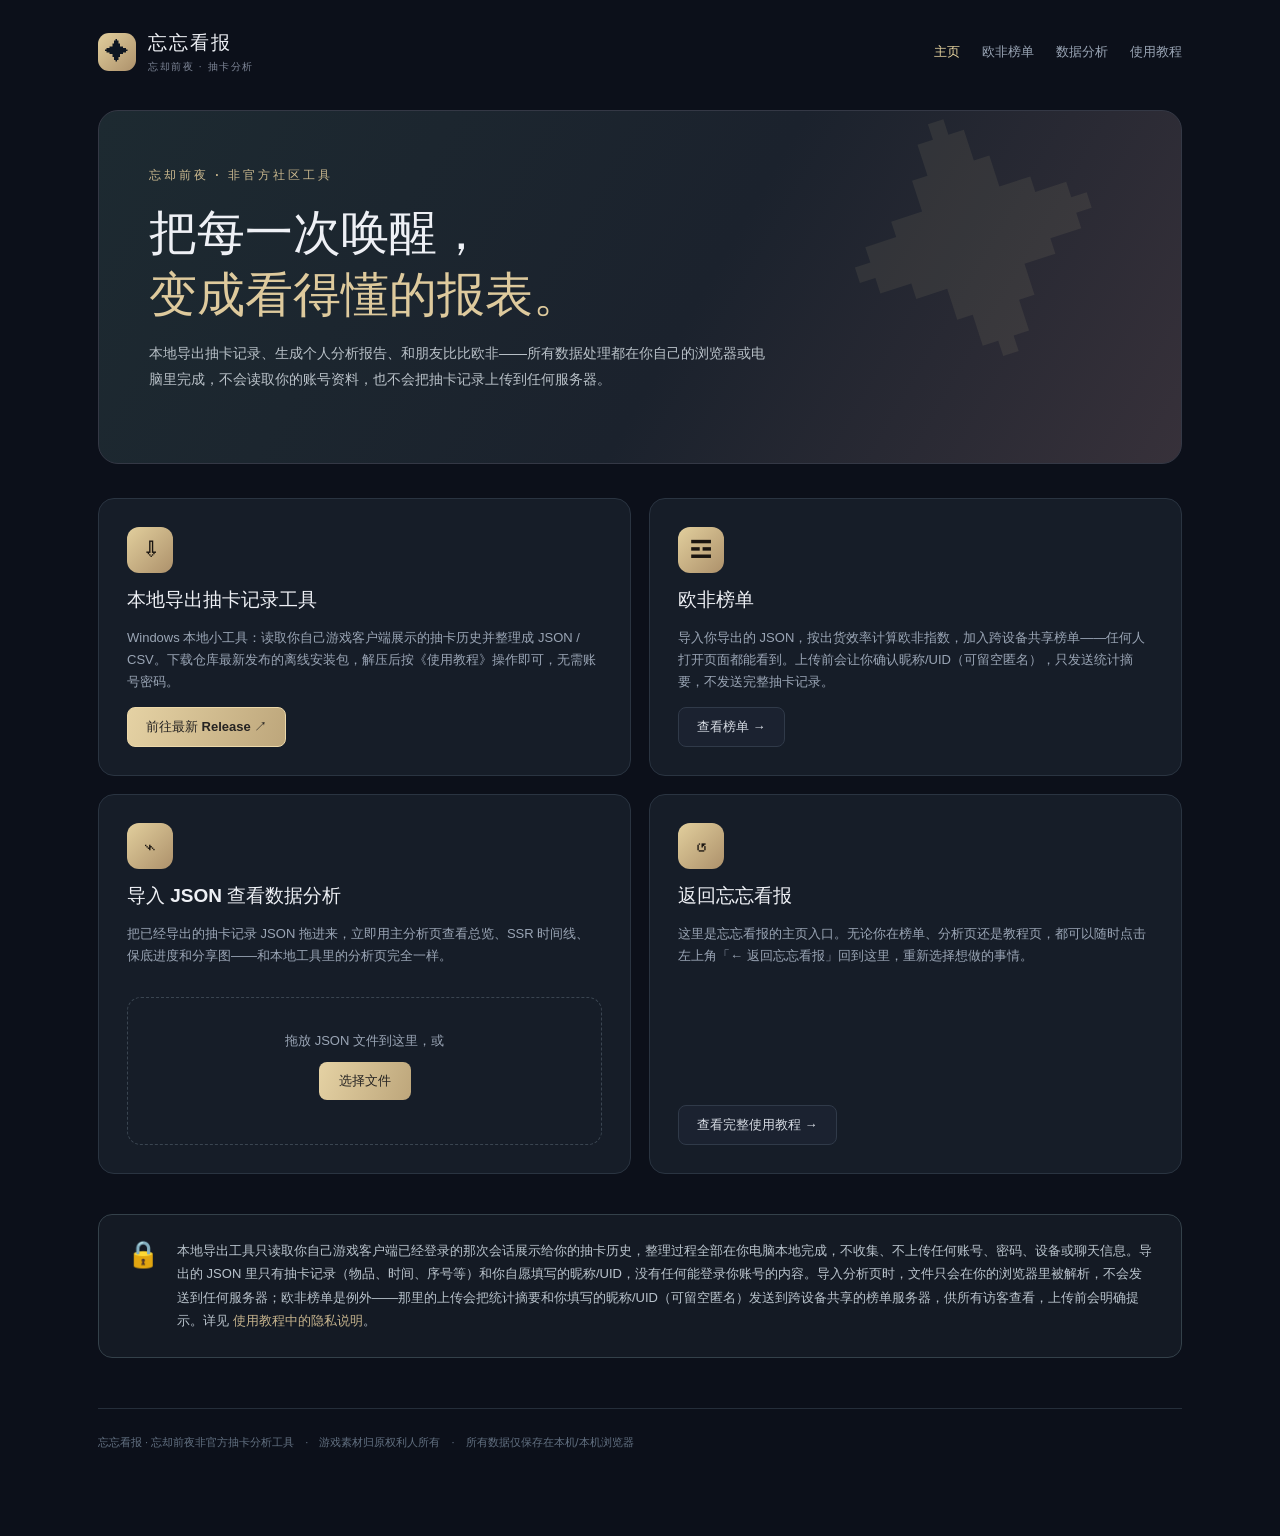
==== commit 5bba6f8c: "Make the leaderboard cross-device via Waline; ask identity at upload time - Leaderboard entries now " ====
--- a/web/index.html
+++ b/web/index.html
@@ -36,7 +36,7 @@
       <article class="entry-card">
         <div class="entry-icon">☲</div>
         <h3>欧非榜单</h3>
-        <p>导入你和朋友导出的 JSON，按出货效率计算欧非指数并排名。榜单只保存在当前浏览器里，不会把任何人的数据发送出去——要和朋友比较，请都在同一台设备上导入。</p>
+        <p>导入你导出的 JSON，按出货效率计算欧非指数，加入跨设备共享榜单——任何人打开页面都能看到。上传前会让你确认昵称/UID（可留空匿名），只发送统计摘要，不发送完整抽卡记录。</p>
         <a class="entry-action ghost" href="leaderboard.html">查看榜单 →</a>
       </article>
       <article class="entry-card">
@@ -58,10 +58,15 @@
       </article>
     </div>
 
+    <section class="cache-section" id="cache-section" hidden>
+      <div class="section-head" style="margin:34px 0 16px"><div><span class="kicker">SAVED LOCALLY</span><h2>之前导入过的存档</h2></div><span class="subtle">保存在本机浏览器，不会上传</span></div>
+      <div id="cache-list"></div>
+    </section>
+
     <div class="privacy-band">
       <div class="mark">🔒</div>
       <div>
-        <p>本地导出工具只读取<b>你自己</b>游戏客户端已经登录的那次会话展示给你的抽卡历史，整理过程全部在你电脑本地完成，不收集、不上传任何账号、密码、设备或聊天信息。导出的 JSON 里只有抽卡记录（物品、时间、序号等）和你自愿填写的昵称/UID，没有任何能登录你账号的内容；上传到本站做分析或榜单时，文件只会在你的浏览器里被解析，不会发送到任何服务器。详见 <a href="guide.html#privacy">使用教程中的隐私说明</a>。</p>
+        <p>本地导出工具只读取<b>你自己</b>游戏客户端已经登录的那次会话展示给你的抽卡历史，整理过程全部在你电脑本地完成，不收集、不上传任何账号、密码、设备或聊天信息。导出的 JSON 里只有抽卡记录（物品、时间、序号等）和你自愿填写的昵称/UID，没有任何能登录你账号的内容。导入分析页时，文件只会在你的浏览器里被解析，不会发送到任何服务器；<b>欧非榜单是例外</b>——那里的上传会把统计摘要和你填写的昵称/UID（可留空匿名）发送到跨设备共享的榜单服务器，供所有访客查看，上传前会明确提示。详见 <a href="guide.html#privacy">使用教程中的隐私说明</a>。</p>
       </div>
     </div>
 
--- a/web/style.css
+++ b/web/style.css
@@ -1,4 +1,4 @@
-:root{font-family:'Microsoft YaHei UI','PingFang SC','Segoe UI',sans-serif;color:#eef0f5;background:#0c101a;font-synthesis:none}*{box-sizing:border-box}body{margin:0;background:radial-gradient(circle at 88% -12%,#263043 0,transparent 36%),#0c101a}button,input{font:inherit}button{cursor:pointer}a{color:#c5b38d;text-decoration:none}.shell{min-height:100vh;display:grid;grid-template-columns:230px minmax(0,1fr)}.rail{background:#101521;border-right:1px solid #242b38;display:flex;flex-direction:column;padding:30px 18px;position:sticky;top:0;height:100vh}.brand{display:flex;align-items:center;gap:12px;padding:5px 10px 40px}.brand-mark{height:35px;width:35px;display:grid;place-items:center;color:#0e1621;background:linear-gradient(135deg,#e2cf9d,#ad916b);border-radius:10px;font-size:24px}.brand strong{font-size:18px;letter-spacing:2px}.brand small{display:block;color:#7d8596;font-size:9px;letter-spacing:1.8px;margin-top:4px}.rail nav{display:grid;gap:7px}.nav{width:100%;text-align:left;padding:13px 17px;border:0;border-radius:10px;background:transparent;color:#939bad;font-size:14px}.nav span{font-size:20px;vertical-align:-2px;margin-right:14px;color:#7c8799}.nav:hover,.nav.active{background:#252a35;color:#f1e4c6}.nav.active span{color:#ddc792}.rail-bottom{margin-top:auto;padding:18px 10px 8px;color:#adb4be;font-size:12px;line-height:2;border-top:1px solid #29303a}.rail-bottom small{color:#6c7484}.status-dot{display:inline-block;width:7px;height:7px;background:#7ca995;border-radius:50%;margin-right:7px}main{padding:0 clamp(24px,4vw,72px);min-width:0;max-width:1800px;width:100%}.topbar{height:82px;display:flex;justify-content:space-between;align-items:center;border-bottom:1px solid #242b36}.crumb{font-size:13px;color:#748092}.crumb span{margin:0 13px;color:#4d5665}.crumb b{color:#e5e8ed;font-weight:500}.top-actions,.export-row{display:flex;gap:10px}.ghost,.primary{border-radius:8px;padding:10px 17px;font-size:13px;font-weight:600}.ghost{background:#1b2230;color:#d8dde5;border:1px solid #303a49}.ghost:hover{border-color:#9b8a68}.primary{color:#252322;background:linear-gradient(110deg,#e5d2a4,#bda67b);border:1px solid #ecd8a9;box-shadow:0 7px 20px #0003}.primary:hover{filter:brightness(1.08)}.view{display:none;padding-bottom:20px}.view.active{display:block}.hero{min-height:358px;border:1px solid #343845;border-radius:17px;margin-top:28px;background:linear-gradient(110deg,#1d2a31 4%,#1b222d 52%,#37313a 100%);display:flex;position:relative;overflow:hidden}.hero:after{content:'✦';position:absolute;right:24%;top:34px;color:#c7b98b18;font-size:280px;transform:rotate(-20deg)}.hero-copy{padding:44px 0 38px 48px;z-index:2;width:62%}.eyebrow,.kicker{color:#cab88e;font-size:11px;letter-spacing:2px;font-weight:700}.eyebrow .line{display:inline-block;width:34px;height:1px;background:#a7a38f;margin:0 12px 3px}.hero h1{font-size:clamp(32px,3.1vw,52px);line-height:1.25;letter-spacing:2px;margin:24px 0 13px;font-weight:700}.hero h1 em{color:#deca9d;font-style:normal}.hero p{color:#b9c1c8;font-size:14px;line-height:1.8;max-width:390px}.hero-actions{display:flex;align-items:center;gap:18px;margin-top:27px}.hero-actions span{color:#a0a7ad;font-size:12px}.hero-actions .primary span{font-size:16px;color:inherit;margin-left:17px}.hero-art{position:absolute;right:5%;bottom:-22%;width:38%;height:125%;display:grid;place-items:end center}.hero-art .halo{position:absolute;inset:11% 7%;background:radial-gradient(circle,#bca48388 0,#ab946935 36%,transparent 70%);filter:blur(8px)}.hero-art img{height:100%;max-width:100%;object-fit:contain;position:relative;filter:drop-shadow(0 15px 25px #000a)}.notice{margin:19px 0 34px;background:#1b2530;border:1px solid #34414a;border-radius:11px;padding:13px 18px;color:#bfcbd0;font-size:13px;line-height:1.7}.notice b{color:#e6d39f}.section-head,.panel-head{display:flex;justify-content:space-between;align-items:end}.section-head{margin-bottom:20px}.section-head h2,.panel h3{margin:5px 0 0}.section-head h2{font-size:24px}.subtle{font-size:12px;color:#8791a0}.stat-grid{display:grid;grid-template-columns:repeat(4,1fr);gap:14px}.stat{background:#171e29;border:1px solid #2a3441;border-radius:13px;padding:21px 22px;min-height:136px}.stat .label{font-size:12px;color:#9aa5b5}.stat strong{display:block;font-size:30px;margin:10px 0 2px;letter-spacing:1px}.stat strong.gold{color:#e0c894}.stat small{font-size:11px;color:#7e8b9d}.dashboard-grid{display:grid;grid-template-columns:1fr 1.08fr;gap:17px;margin-top:18px}.panel{background:#161d28;border:1px solid #2a3441;border-radius:13px;padding:23px}.panel h3{font-size:18px}.panel-head{margin-bottom:23px}.text-button{background:none;border:0;color:#c7b388;font-size:12px}.pool-row{display:grid;grid-template-columns:105px 1fr 42px;gap:12px;align-items:center;margin:0 0 18px;font-size:12px;color:#b5bdc8}.pool-row .bar{height:9px;background:#29313d;border-radius:10px;overflow:hidden}.pool-row .fill{height:100%;border-radius:10px;background:linear-gradient(90deg,#ac9978,#e0cb9e)}.pool-row .fill.unknown{background:#687f91}.pool-row b{text-align:right;color:#e3e7eb}.ssr-mini{display:flex;align-items:center;gap:13px;padding:11px 0;border-top:1px solid #2a3340}.ssr-mini:first-child{border-top:0}.ssr-mini img,.record img{height:42px;width:42px;border-radius:8px;object-fit:cover;background:#2a3540}.ssr-mini .info{flex:1}.ssr-mini b{font-size:13px}.ssr-mini small{display:block;color:#8993a2;font-size:11px;margin-top:4px}.pill{font-size:11px;padding:5px 8px;border-radius:6px;background:#3b3340;color:#e1c693;white-space:nowrap}.pill.up{background:#2c443c;color:#a9dfc2}.pill.off{background:#4c2f3a;color:#f0a6b1}.pill.muted{background:#2b3340;color:#a7b0be}.page-title{display:flex;justify-content:space-between;align-items:end;margin:37px 0 26px;gap:20px}.page-title h1{font-size:33px;margin:8px 0}.page-title p{color:#98a4b0;font-size:13px;margin:0;line-height:1.6}.filter-row{display:flex;gap:15px;align-items:center;flex-wrap:wrap;border-bottom:1px solid #303843;padding-bottom:17px}.tabs{display:flex;gap:7px;flex-wrap:wrap}.tabs button{border:1px solid #313a46;color:#aeb6c1;background:#171f2a;border-radius:8px;padding:8px 12px;font-size:12px}.tabs button.active{background:#d3bf91;color:#202632;border-color:#d3bf91}.search{display:flex;align-items:center;gap:7px;padding:8px 11px;border:1px solid #303a46;background:#171f2a;border-radius:8px;margin-left:auto}.search span{font-size:18px;color:#a3afbe}.search input{border:0;outline:0;background:none;color:#f0f2f5;width:190px;font-size:12px}.check{white-space:nowrap;color:#aeb7c2;font-size:12px}.check input{accent-color:#c7b387}.history-summary{display:flex;gap:16px;color:#9ba7b4;font-size:12px;margin:18px 0}.history-summary b{color:#e6d29f}.record-list{display:grid;gap:9px}.record{background:#171e29;border:1px solid #2a3440;border-radius:10px;padding:13px 17px;display:flex;align-items:center;gap:14px}.record.ssr{border-color:#665840;background:linear-gradient(100deg,#262833,#181f2a 65%)}.record .record-name{min-width:125px;flex:1}.record .record-name b{display:block;font-size:14px}.record .record-name small{display:block;font-size:11px;color:#8995a3;margin-top:4px}.record .record-meta{font-size:12px;color:#9ca8b5;min-width:155px}.record .record-meta b{color:#dec895}.record .record-date{font-size:11px;color:#8e99a6;min-width:138px;text-align:right}.record select{background:#232d3a;border:1px solid #3d4854;border-radius:7px;color:#d4dce5;font-size:11px;padding:6px;max-width:178px}.more{display:block;margin:22px auto;padding:10px 30px;border:1px solid #39424e;border-radius:8px;background:#1c2430;color:#c7ced6}.more[hidden]{display:none}.banner-grid{display:grid;grid-template-columns:repeat(3,minmax(0,1fr));gap:14px}.banner-card{background:#171e29;border:1px solid #2e3745;border-radius:13px;padding:20px;min-height:173px}.banner-card.live{border-color:#9d8765;background:linear-gradient(120deg,#292a2f,#171e29 80%)}.banner-card .banner-top{display:flex;justify-content:space-between;align-items:center}.banner-card h3{font-size:17px;margin:14px 0 8px}.banner-card p{font-size:12px;color:#aab5c0;margin:5px 0;line-height:1.5}.banner-card .dates{color:#ddc79a;font-size:12px;margin-top:15px}.banner-card .duration{font-size:11px;color:#8b99aa;margin-top:5px}.source-note{color:#8491a0;font-size:12px;line-height:1.7;margin-top:19px}.rules-grid{display:grid;grid-template-columns:1.1fr .9fr;gap:16px}.rule-panel h3{margin-bottom:21px}.field-grid{display:grid;grid-template-columns:1fr 1fr;gap:17px}.field-grid label{font-size:12px;color:#acb7c4;position:relative}.field-grid label span{float:right}.field-grid input{display:block;width:100%;background:#202936;border:1px solid #3a4551;border-radius:8px;color:#eee;padding:11px;margin-top:8px}.rule-panel .primary{margin-top:23px}.explain b{font-size:13px;color:#e5cf9e}.explain p{font-size:12px;color:#a3afbd;line-height:1.75;margin:8px 0 18px}footer{border-top:1px solid #252e3a;color:#627081;font-size:11px;padding:28px 0;margin-top:50px}footer span{margin:0 8px}.empty{color:#8693a3;font-size:13px;padding:26px 0}
+:root{font-family:'Microsoft YaHei UI','PingFang SC','Segoe UI',sans-serif;color:#eef0f5;background:#0c101a;font-synthesis:none}*{box-sizing:border-box}body{margin:0;background:radial-gradient(circle at 88% -12%,#263043 0,transparent 36%),#0c101a}button,input{font:inherit}button{cursor:pointer}a{color:#c5b38d;text-decoration:none}.shell{min-height:100vh;display:grid;grid-template-columns:230px minmax(0,1fr)}.rail{background:#101521;border-right:1px solid #242b38;display:flex;flex-direction:column;padding:30px 18px;position:sticky;top:0;height:100vh}.brand{display:flex;align-items:center;gap:12px;padding:5px 10px 40px}.brand-mark{height:35px;width:35px;display:grid;place-items:center;color:#0e1621;background:linear-gradient(135deg,#e2cf9d,#ad916b);border-radius:10px;font-size:24px}.brand strong{font-size:18px;letter-spacing:2px}.brand small{display:block;color:#7d8596;font-size:9px;letter-spacing:1.8px;margin-top:4px}.rail nav{display:grid;gap:7px}.nav{width:100%;text-align:left;padding:13px 17px;border:0;border-radius:10px;background:transparent;color:#939bad;font-size:14px}.nav span{font-size:20px;vertical-align:-2px;margin-right:14px;color:#7c8799}.nav:hover,.nav.active{background:#252a35;color:#f1e4c6}.nav.active span{color:#ddc792}.rail-bottom{margin-top:auto;padding:18px 10px 8px;color:#adb4be;font-size:12px;line-height:2;border-top:1px solid #29303a}.rail-bottom small{color:#6c7484}.status-dot{display:inline-block;width:7px;height:7px;background:#7ca995;border-radius:50%;margin-right:7px}main{padding:0 clamp(24px,4vw,72px);min-width:0;max-width:1800px;width:100%}.topbar{height:82px;display:flex;justify-content:space-between;align-items:center;border-bottom:1px solid #242b36}.crumb{font-size:13px;color:#748092}.crumb span{margin:0 13px;color:#4d5665}.crumb b{color:#e5e8ed;font-weight:500}.top-actions,.export-row{display:flex;gap:10px}.ghost,.primary{border-radius:8px;padding:10px 17px;font-size:13px;font-weight:600}.ghost{background:#1b2230;color:#d8dde5;border:1px solid #303a49}.ghost:hover{border-color:#9b8a68}.primary{color:#252322;background:linear-gradient(110deg,#e5d2a4,#bda67b);border:1px solid #ecd8a9;box-shadow:0 7px 20px #0003}.primary:hover{filter:brightness(1.08)}.view{display:none;padding-bottom:20px}.view.active{display:block}.hero{min-height:358px;border:1px solid #343845;border-radius:17px;margin-top:28px;background:linear-gradient(110deg,#1d2a31 4%,#1b222d 52%,#37313a 100%);display:flex;position:relative;overflow:hidden}.hero:after{content:'✦';position:absolute;right:24%;top:34px;color:#c7b98b18;font-size:280px;transform:rotate(-20deg)}.hero-copy{padding:44px 0 38px 48px;z-index:2;width:62%}.eyebrow,.kicker{color:#cab88e;font-size:11px;letter-spacing:2px;font-weight:700}.eyebrow .line{display:inline-block;width:34px;height:1px;background:#a7a38f;margin:0 12px 3px}.hero h1{font-size:clamp(32px,3.1vw,52px);line-height:1.25;letter-spacing:2px;margin:24px 0 13px;font-weight:700}.hero h1 em{color:#deca9d;font-style:normal}.hero p{color:#b9c1c8;font-size:14px;line-height:1.8;max-width:390px}.hero-actions{display:flex;align-items:center;gap:18px;margin-top:27px}.hero-actions span{color:#a0a7ad;font-size:12px}.hero-actions .primary span{font-size:16px;color:inherit;margin-left:17px}.hero-art{position:absolute;right:5%;bottom:-22%;width:38%;height:125%;display:grid;place-items:end center}.hero-art .halo{position:absolute;inset:11% 7%;background:radial-gradient(circle,#bca48388 0,#ab946935 36%,transparent 70%);filter:blur(8px)}.hero-art img{height:100%;max-width:100%;object-fit:contain;position:relative;filter:drop-shadow(0 15px 25px #000a)}.notice{margin:19px 0 34px;background:#1b2530;border:1px solid #34414a;border-radius:11px;padding:13px 18px;color:#bfcbd0;font-size:13px;line-height:1.7}.notice b{color:#e6d39f}.section-head,.panel-head{display:flex;justify-content:space-between;align-items:end}.section-head{margin-bottom:20px}.section-head h2,.panel h3{margin:5px 0 0}.section-head h2{font-size:24px}.subtle{font-size:12px;color:#8791a0}.stat-grid{display:grid;grid-template-columns:repeat(4,1fr);gap:14px}.stat{background:#171e29;border:1px solid #2a3441;border-radius:13px;padding:21px 22px;min-height:136px}.stat .label{font-size:12px;color:#9aa5b5}.stat strong{display:block;font-size:30px;margin:10px 0 2px;letter-spacing:1px}.stat strong.gold{color:#e0c894}.stat small{font-size:11px;color:#7e8b9d}.dashboard-grid{display:grid;grid-template-columns:1fr 1.08fr;gap:17px;margin-top:18px}.panel{background:#161d28;border:1px solid #2a3441;border-radius:13px;padding:23px}.panel h3{font-size:18px}.panel-head{margin-bottom:23px}.text-button{background:none;border:0;color:#c7b388;font-size:12px}.pool-row{display:grid;grid-template-columns:105px 1fr 42px;gap:12px;align-items:center;margin:0 0 18px;font-size:12px;color:#b5bdc8}.pool-row .bar{height:9px;background:#29313d;border-radius:10px;overflow:hidden}.pool-row .fill{height:100%;border-radius:10px;background:linear-gradient(90deg,#ac9978,#e0cb9e)}.pool-row .fill.unknown{background:#687f91}.pool-row b{text-align:right;color:#e3e7eb}.ssr-mini{display:flex;align-items:center;gap:13px;padding:11px 0;border-top:1px solid #2a3340}.ssr-mini:first-child{border-top:0}.ssr-mini img,.record img{height:42px;width:42px;border-radius:8px;object-fit:cover;background:#2a3540}.ssr-mini .placeholder,.record .placeholder{height:42px;width:42px;flex:0 0 42px;border-radius:8px;font-size:12px}.ssr-mini .info{flex:1}.ssr-mini b{font-size:13px}.ssr-mini small{display:block;color:#8993a2;font-size:11px;margin-top:4px}.pill{font-size:11px;padding:5px 8px;border-radius:6px;background:#3b3340;color:#e1c693;white-space:nowrap}.pill.up{background:#2c443c;color:#a9dfc2}.pill.off{background:#4c2f3a;color:#f0a6b1}.pill.muted{background:#2b3340;color:#a7b0be}.page-title{display:flex;justify-content:space-between;align-items:end;margin:37px 0 26px;gap:20px}.page-title h1{font-size:33px;margin:8px 0}.page-title p{color:#98a4b0;font-size:13px;margin:0;line-height:1.6}.filter-row{display:flex;gap:15px;align-items:center;flex-wrap:wrap;border-bottom:1px solid #303843;padding-bottom:17px}.tabs{display:flex;gap:7px;flex-wrap:wrap}.tabs button{border:1px solid #313a46;color:#aeb6c1;background:#171f2a;border-radius:8px;padding:8px 12px;font-size:12px}.tabs button.active{background:#d3bf91;color:#202632;border-color:#d3bf91}.search{display:flex;align-items:center;gap:7px;padding:8px 11px;border:1px solid #303a46;background:#171f2a;border-radius:8px;margin-left:auto}.search span{font-size:18px;color:#a3afbe}.search input{border:0;outline:0;background:none;color:#f0f2f5;width:190px;font-size:12px}.check{white-space:nowrap;color:#aeb7c2;font-size:12px}.check input{accent-color:#c7b387}.history-summary{display:flex;gap:16px;color:#9ba7b4;font-size:12px;margin:18px 0}.history-summary b{color:#e6d29f}.record-list{display:grid;gap:9px}.record{background:#171e29;border:1px solid #2a3440;border-radius:10px;padding:13px 17px;display:flex;align-items:center;gap:14px}.record.ssr{border-color:#665840;background:linear-gradient(100deg,#262833,#181f2a 65%)}.record .record-name{min-width:125px;flex:1}.record .record-name b{display:block;font-size:14px}.record .record-name small{display:block;font-size:11px;color:#8995a3;margin-top:4px}.record .record-meta{font-size:12px;color:#9ca8b5;min-width:155px}.record .record-meta b{color:#dec895}.record .record-date{font-size:11px;color:#8e99a6;min-width:138px;text-align:right}.record select{background:#232d3a;border:1px solid #3d4854;border-radius:7px;color:#d4dce5;font-size:11px;padding:6px;max-width:178px}.more{display:block;margin:22px auto;padding:10px 30px;border:1px solid #39424e;border-radius:8px;background:#1c2430;color:#c7ced6}.more[hidden]{display:none}.banner-grid{display:grid;grid-template-columns:repeat(3,minmax(0,1fr));gap:14px}.banner-card{background:#171e29;border:1px solid #2e3745;border-radius:13px;padding:20px;min-height:173px}.banner-card.live{border-color:#9d8765;background:linear-gradient(120deg,#292a2f,#171e29 80%)}.banner-card .banner-top{display:flex;justify-content:space-between;align-items:center}.banner-card h3{font-size:17px;margin:14px 0 8px}.banner-card p{font-size:12px;color:#aab5c0;margin:5px 0;line-height:1.5}.banner-card .dates{color:#ddc79a;font-size:12px;margin-top:15px}.banner-card .duration{font-size:11px;color:#8b99aa;margin-top:5px}.source-note{color:#8491a0;font-size:12px;line-height:1.7;margin-top:19px}.rules-grid{display:grid;grid-template-columns:1.1fr .9fr;gap:16px}.rule-panel h3{margin-bottom:21px}.field-grid{display:grid;grid-template-columns:1fr 1fr;gap:17px}.field-grid label{font-size:12px;color:#acb7c4;position:relative}.field-grid label span{float:right}.field-grid input{display:block;width:100%;background:#202936;border:1px solid #3a4551;border-radius:8px;color:#eee;padding:11px;margin-top:8px}.rule-panel .primary{margin-top:23px}.explain b{font-size:13px;color:#e5cf9e}.explain p{font-size:12px;color:#a3afbd;line-height:1.75;margin:8px 0 18px}footer{border-top:1px solid #252e3a;color:#627081;font-size:11px;padding:28px 0;margin-top:50px}footer span{margin:0 8px}.empty{color:#8693a3;font-size:13px;padding:26px 0}
 .home-link{display:block;margin:4px 2px 18px;padding:10px 17px;font-size:12px;color:#aab3c2}
 .home-link:hover{color:#e6d39f}
 .row-controls{display:flex;align-items:center;gap:10px}
@@ -72,8 +72,27 @@
 .guide-section pre{background:#10151e;border:1px solid #2a3441;border-radius:10px;padding:14px 16px;overflow-x:auto}
 .guide-section pre code{background:none;padding:0}
 @media(max-width:860px){.card-grid{grid-template-columns:1fr}.profile-row{grid-template-columns:1fr}.site-hero{padding:34px 26px}}
+/* Original rarity-coded badges — no game artwork ships with this tool, see
+   sync_skeydb_assets.py for why; these are drawn, not copied. */
+.placeholder{display:flex;align-items:center;justify-content:center;font-weight:700;color:#1a1510;letter-spacing:.5px;text-shadow:0 1px 0 #fff3}
+.placeholder.r-genesis{background:linear-gradient(135deg,#f2b4e0,#8f7af0,#6fd9f0);color:#201433}
+.placeholder.r-ssr{background:linear-gradient(135deg,#f6dfa0,#c99d4e)}
+.placeholder.r-sr{background:linear-gradient(135deg,#d7def0,#8fa3c7);color:#141c2b}
+.placeholder.r-r{background:linear-gradient(135deg,#aeb9c2,#798591);color:#fff}
+.placeholder.r-unknown{background:#3a4350;color:#aeb7c2;font-weight:600}
+.cache-row{display:flex;align-items:center;justify-content:space-between;gap:16px;background:#161d28;border:1px solid #2a3441;border-radius:12px;padding:16px 20px;margin-bottom:10px}
+.cache-info b{display:block;font-size:14px}
+.cache-info small{display:block;color:#8993a2;font-size:11px;margin-top:3px}
+.cache-actions{display:flex;align-items:center;gap:10px;flex-shrink:0}
+.custom-banner-form{display:grid;grid-template-columns:repeat(auto-fit,minmax(170px,1fr));gap:14px;align-items:end;background:#161d28;border:1px solid #2a3441;border-radius:13px;padding:20px;margin-top:4px}
+.custom-banner-form label{font-size:12px;color:#acb7c4}
+.custom-banner-form input,.custom-banner-form select{display:block;width:100%;background:#202936;border:1px solid #3a4551;border-radius:8px;color:#eee;padding:10px;margin-top:7px;font-size:13px}
+.custom-banner-form button{height:40px}
+.custom-banner-row{display:flex;align-items:center;justify-content:space-between;gap:16px;background:#171e29;border:1px solid #2a3440;border-radius:10px;padding:14px 18px;margin-top:10px}
+.custom-banner-row b{font-size:14px}
+.custom-banner-row small{display:block;color:#8993a2;font-size:11px;margin-top:4px}
 @media(max-width:1050px){.shell{grid-template-columns:72px minmax(0,1fr)}.rail{padding:25px 9px}.brand{padding:0 8px 35px}.brand div,.nav{font-size:0}.nav{padding:10px;text-align:center}.nav span{font-size:22px;margin:0}.rail-bottom{font-size:0}.rail-bottom small{display:none}.stat-grid{grid-template-columns:repeat(2,1fr)}.banner-grid{grid-template-columns:repeat(2,1fr)}}
 @media(max-width:700px){.shell{display:block}.rail{position:static;width:100%;height:auto;display:flex;flex-direction:row;align-items:center;padding:10px 15px}.brand{padding:0}.brand div{display:block}.brand strong{font-size:14px}.brand small{font-size:8px}.rail nav{display:flex;margin-left:auto}.nav{width:38px}.rail-bottom{display:none}main{padding:0 15px}.topbar{height:65px}.top-actions .ghost{display:none}.top-actions .primary{padding:8px 10px}.hero{min-height:310px}.hero-copy{padding:30px 18px;width:76%}.hero h1{font-size:31px}.hero p{font-size:12px}.hero-art{right:-17%;width:53%;opacity:.65}.stat-grid,.dashboard-grid,.rules-grid,.banner-grid{grid-template-columns:1fr}.stat-grid{grid-template-columns:repeat(2,1fr)}.stat{padding:15px;min-height:120px}.stat strong{font-size:26px}.page-title{display:block}.export-row{margin-top:18px}.record{flex-wrap:wrap}.record .record-date{margin-left:55px;text-align:left}.record .record-meta{min-width:auto}.search{margin-left:0}.filter-row{gap:10px}}
-[hidden]{display:none!important}.ssr-row{display:flex;align-items:center;gap:16px;padding:17px 20px;background:#171f2a;border:1px solid #34404e;border-radius:12px}.ssr-row img,.ssr-row .placeholder{width:64px;height:64px;flex:0 0 64px;object-fit:cover;border-radius:9px;background:#29333f}.ssr-row-body{flex:1;min-width:0}.ssr-row-top{display:flex;justify-content:space-between;align-items:center;gap:12px}.ssr-row-top b{font-size:16px}.ssr-row-top small{display:block;color:#91a0ae;font-size:11px;margin-top:4px;white-space:nowrap;overflow:hidden;text-overflow:ellipsis}.draw-track{height:34px;background:#293340;border-radius:7px;margin-top:13px;overflow:hidden}.draw-fill{height:100%;min-width:100px;border-radius:7px;display:flex;align-items:center;padding:0 13px;color:#102124;white-space:nowrap;transition:width .25s ease}.draw-fill strong{font-size:17px}.draw-fill.lucky{background:linear-gradient(90deg,#2bd2a1,#6be2b8)}.draw-fill.normal{background:linear-gradient(90deg,#b9caa4,#dcdaa1)}.draw-fill.late{background:linear-gradient(90deg,#e5bf7e,#e7a4a2)}.draw-fill.unknown{background:#6b788a;color:#fff}.pity-now{display:flex;align-items:center;gap:14px;background:#20352f;border:1px solid #39705e;border-radius:12px;padding:17px 20px}.pity-icon{display:grid;place-items:center;height:54px;width:54px;background:#335144;border-radius:9px;color:#8ae2b5;font-size:28px}.pity-now div:nth-child(2){flex:1}.pity-now b{font-size:16px}.pity-now small{display:block;color:#a7bfaf;font-size:11px;margin-top:5px}.pity-now>span{color:#8ae2b5;font-size:12px}.modal-overlay{position:fixed;inset:0;z-index:20;background:#05080dcc;display:grid;place-items:center;padding:18px}.update-modal{position:relative;background:#17202c;border:1px solid #596055;border-radius:17px;width:min(620px,100%);padding:30px;box-shadow:0 30px 80px #0009}.update-modal h2{margin:9px 0 12px;font-size:27px}.modal-intro{color:#b4bfca;font-size:13px;line-height:1.8}.modal-close{position:absolute;right:18px;top:12px;border:0;background:none;color:#9ca9b6;font-size:28px}.progress-track{height:12px;background:#303c49;border-radius:20px;overflow:hidden;margin:25px 0 10px}.progress-track div{height:100%;width:0;background:linear-gradient(90deg,#3acb9d,#dfce9c);transition:width .3s}.progress-line{display:flex;justify-content:space-between;gap:12px;color:#e9eee9;font-size:13px}.progress-line span{white-space:nowrap;color:#d5ca9f}.progress-coverage{color:#8fa1ad;font-size:11px;line-height:1.7;margin-top:16px}.progress-log{margin-top:16px;background:#101925;border:1px solid #303b47;border-radius:9px;padding:12px;color:#9eabb8;font-size:11px;line-height:1.8;min-height:57px;max-height:110px;overflow:auto}.modal-actions{display:flex;justify-content:flex-end;gap:9px;margin-top:20px}.modal-actions button:disabled{opacity:.5;cursor:wait}@media(max-width:700px){.ssr-row{padding:12px;gap:10px}.ssr-row img,.ssr-row .placeholder{width:48px;height:48px;flex-basis:48px}.ssr-row-top b{font-size:14px}.ssr-row-top small{max-width:210px}.draw-track{height:30px}.draw-fill strong{font-size:14px}.history-summary{flex-wrap:wrap}.update-modal{padding:23px}.progress-line{display:block}.progress-line span{display:block;margin-top:7px}}
+[hidden]{display:none!important}.ssr-row{display:flex;align-items:center;gap:16px;padding:17px 20px;background:#171f2a;border:1px solid #34404e;border-radius:12px}.ssr-row img{width:64px;height:64px;flex:0 0 64px;object-fit:cover;border-radius:9px;background:#29333f}.ssr-row .placeholder{width:64px;height:64px;flex:0 0 64px;border-radius:9px}.ssr-row-body{flex:1;min-width:0}.ssr-row-top{display:flex;justify-content:space-between;align-items:center;gap:12px}.ssr-row-top b{font-size:16px}.ssr-row-top small{display:block;color:#91a0ae;font-size:11px;margin-top:4px;white-space:nowrap;overflow:hidden;text-overflow:ellipsis}.draw-track{height:34px;background:#293340;border-radius:7px;margin-top:13px;overflow:hidden}.draw-fill{height:100%;min-width:100px;border-radius:7px;display:flex;align-items:center;padding:0 13px;color:#102124;white-space:nowrap;transition:width .25s ease}.draw-fill strong{font-size:17px}.draw-fill.lucky{background:linear-gradient(90deg,#2bd2a1,#6be2b8)}.draw-fill.normal{background:linear-gradient(90deg,#b9caa4,#dcdaa1)}.draw-fill.late{background:linear-gradient(90deg,#e5bf7e,#e7a4a2)}.draw-fill.unknown{background:#6b788a;color:#fff}.pity-now{display:flex;align-items:center;gap:14px;background:#20352f;border:1px solid #39705e;border-radius:12px;padding:17px 20px}.pity-icon{display:grid;place-items:center;height:54px;width:54px;background:#335144;border-radius:9px;color:#8ae2b5;font-size:28px}.pity-now div:nth-child(2){flex:1}.pity-now b{font-size:16px}.pity-now small{display:block;color:#a7bfaf;font-size:11px;margin-top:5px}.pity-now>span{color:#8ae2b5;font-size:12px}.modal-overlay{position:fixed;inset:0;z-index:20;background:#05080dcc;display:grid;place-items:center;padding:18px}.update-modal{position:relative;background:#17202c;border:1px solid #596055;border-radius:17px;width:min(620px,100%);padding:30px;box-shadow:0 30px 80px #0009}.update-modal h2{margin:9px 0 12px;font-size:27px}.modal-intro{color:#b4bfca;font-size:13px;line-height:1.8}.modal-close{position:absolute;right:18px;top:12px;border:0;background:none;color:#9ca9b6;font-size:28px}.progress-track{height:12px;background:#303c49;border-radius:20px;overflow:hidden;margin:25px 0 10px}.progress-track div{height:100%;width:0;background:linear-gradient(90deg,#3acb9d,#dfce9c);transition:width .3s}.progress-line{display:flex;justify-content:space-between;gap:12px;color:#e9eee9;font-size:13px}.progress-line span{white-space:nowrap;color:#d5ca9f}.progress-coverage{color:#8fa1ad;font-size:11px;line-height:1.7;margin-top:16px}.progress-log{margin-top:16px;background:#101925;border:1px solid #303b47;border-radius:9px;padding:12px;color:#9eabb8;font-size:11px;line-height:1.8;min-height:57px;max-height:110px;overflow:auto}.modal-actions{display:flex;justify-content:flex-end;gap:9px;margin-top:20px}.modal-actions button:disabled{opacity:.5;cursor:wait}@media(max-width:700px){.ssr-row{padding:12px;gap:10px}.ssr-row img,.ssr-row .placeholder{width:48px;height:48px;flex:0 0 48px}.ssr-row-top b{font-size:14px}.ssr-row-top small{max-width:210px}.draw-track{height:30px}.draw-fill strong{font-size:14px}.history-summary{flex-wrap:wrap}.update-modal{padding:23px}.progress-line{display:block}.progress-line span{display:block;margin-top:7px}}
 @media(max-width:700px){.top-actions #refresh{display:inline-block;padding:8px 9px;font-size:11px}.top-actions #share{display:none}}
 .stat-grid{grid-template-columns:repeat(3,minmax(0,1fr))}.category-row{display:grid;grid-template-columns:115px minmax(0,1fr) 75px;gap:10px;padding:12px 0;border-top:1px solid #2a3340;align-items:center;font-size:12px}.category-row:first-child{border-top:0}.category-row span{color:#96a4b2}.category-row strong{text-align:right;color:#dfc996}.interval-row{display:grid;grid-template-columns:86px minmax(0,1fr) 26px;gap:12px;align-items:center;margin:14px 0;font-size:12px;color:#b5bdc8}.interval-row .bar{height:11px;background:#29313d;border-radius:9px;overflow:hidden}.interval-row .fill{height:100%;background:linear-gradient(90deg,#36c79b,#d9cc9c);border-radius:9px}.interval-row b{text-align:right;color:#e3e7eb}.analysis-note{font-size:11px;color:#81909f;line-height:1.6;margin:17px 0 0}.english-title{font-size:11px!important;color:#768594!important;margin-top:-2px!important}@media(max-width:1050px){.stat-grid{grid-template-columns:repeat(2,minmax(0,1fr))}}@media(max-width:700px){.category-row{grid-template-columns:95px 1fr 66px;gap:6px;font-size:11px}.stat-grid{grid-template-columns:repeat(2,minmax(0,1fr))}}
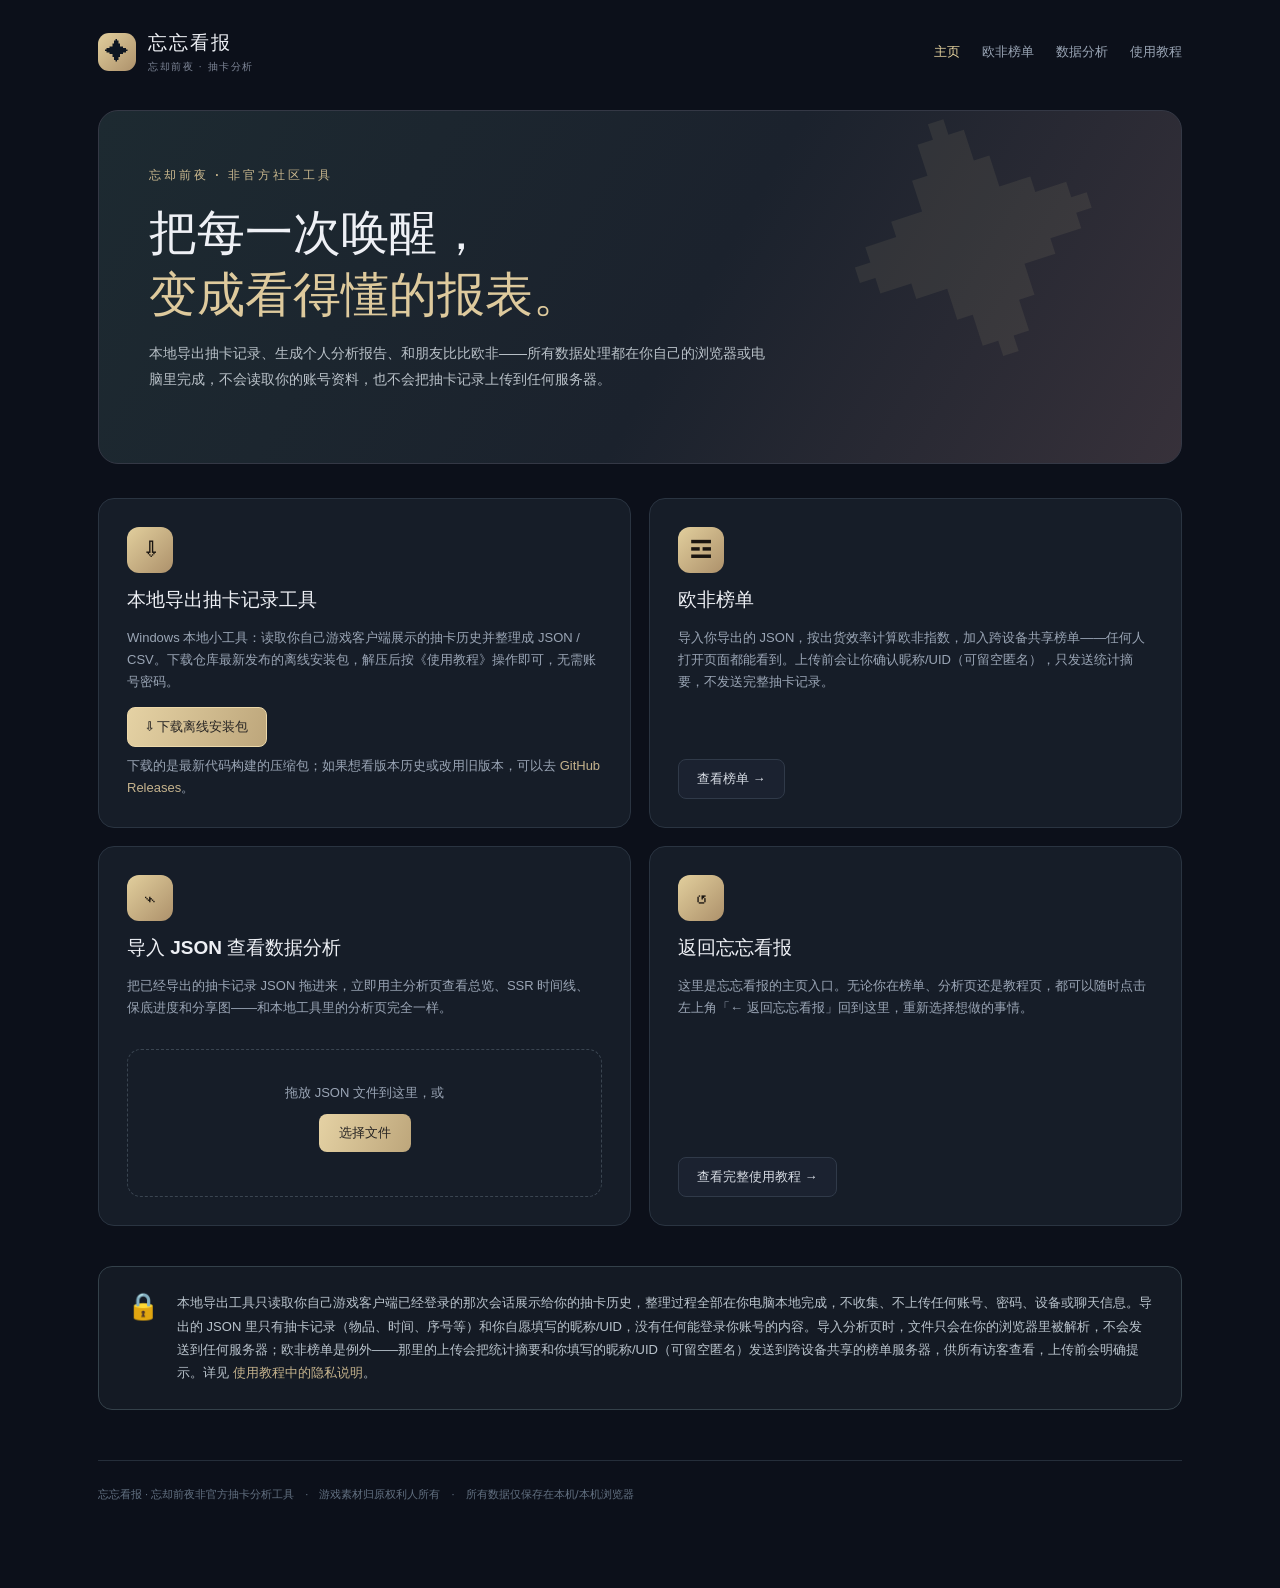
==== commit 4b00a654: "Serve the local-tool download directly instead of linking to Releases - pages.yml now builds the rel" ====
--- a/web/index.html
+++ b/web/index.html
@@ -31,7 +31,8 @@
         <div class="entry-icon">⇩</div>
         <h3>本地导出抽卡记录工具</h3>
         <p>Windows 本地小工具：读取你自己游戏客户端展示的抽卡历史并整理成 JSON / CSV。下载仓库最新发布的离线安装包，解压后按《使用教程》操作即可，无需账号密码。</p>
-        <a class="entry-action" id="release-link" href="https://github.com/Z769018860/morimens-summon/releases/latest" target="_blank" rel="noreferrer">前往最新 Release ↗</a>
+        <a class="entry-action" id="release-link" href="downloads/morimens-summon-tool.zip" download>⇩ 下载离线安装包</a>
+        <p class="source-note" style="margin-top:-6px">下载的是最新代码构建的压缩包；如果想看版本历史或改用旧版本，可以去 <a href="https://github.com/Z769018860/morimens-summon/releases" target="_blank" rel="noreferrer">GitHub Releases</a>。</p>
       </article>
       <article class="entry-card">
         <div class="entry-icon">☲</div>
--- a/web/style.css
+++ b/web/style.css
@@ -91,6 +91,17 @@
 .custom-banner-row{display:flex;align-items:center;justify-content:space-between;gap:16px;background:#171e29;border:1px solid #2a3440;border-radius:10px;padding:14px 18px;margin-top:10px}
 .custom-banner-row b{font-size:14px}
 .custom-banner-row small{display:block;color:#8993a2;font-size:11px;margin-top:4px}
+.box-group{margin-top:28px}
+.box-group h3{font-size:16px;color:#dec895;margin:0 0 12px}
+.box-list{display:grid;gap:8px}
+.box-row{display:flex;align-items:center;gap:16px;background:#171e29;border:1px solid #2a3440;border-radius:10px;padding:12px 16px}
+.box-name{flex:1;min-width:0}
+.box-name b{display:block;font-size:14px}
+.box-name small{display:block;color:#8993a2;font-size:11px;margin-top:3px}
+.box-field{display:flex;flex-direction:column;align-items:center;gap:5px;flex:0 0 96px}
+.box-field label{font-size:10px;color:#8793a3;letter-spacing:.5px}
+.box-readonly{font-size:14px;font-weight:700;color:#dec895}
+.box-field input{width:100%;text-align:center;background:#202936;border:1px solid #3a4551;border-radius:7px;color:#eee;padding:7px 4px;font-size:13px}
 @media(max-width:1050px){.shell{grid-template-columns:72px minmax(0,1fr)}.rail{padding:25px 9px}.brand{padding:0 8px 35px}.brand div,.nav{font-size:0}.nav{padding:10px;text-align:center}.nav span{font-size:22px;margin:0}.rail-bottom{font-size:0}.rail-bottom small{display:none}.stat-grid{grid-template-columns:repeat(2,1fr)}.banner-grid{grid-template-columns:repeat(2,1fr)}}
 @media(max-width:700px){.shell{display:block}.rail{position:static;width:100%;height:auto;display:flex;flex-direction:row;align-items:center;padding:10px 15px}.brand{padding:0}.brand div{display:block}.brand strong{font-size:14px}.brand small{font-size:8px}.rail nav{display:flex;margin-left:auto}.nav{width:38px}.rail-bottom{display:none}main{padding:0 15px}.topbar{height:65px}.top-actions .ghost{display:none}.top-actions .primary{padding:8px 10px}.hero{min-height:310px}.hero-copy{padding:30px 18px;width:76%}.hero h1{font-size:31px}.hero p{font-size:12px}.hero-art{right:-17%;width:53%;opacity:.65}.stat-grid,.dashboard-grid,.rules-grid,.banner-grid{grid-template-columns:1fr}.stat-grid{grid-template-columns:repeat(2,1fr)}.stat{padding:15px;min-height:120px}.stat strong{font-size:26px}.page-title{display:block}.export-row{margin-top:18px}.record{flex-wrap:wrap}.record .record-date{margin-left:55px;text-align:left}.record .record-meta{min-width:auto}.search{margin-left:0}.filter-row{gap:10px}}
 [hidden]{display:none!important}.ssr-row{display:flex;align-items:center;gap:16px;padding:17px 20px;background:#171f2a;border:1px solid #34404e;border-radius:12px}.ssr-row img{width:64px;height:64px;flex:0 0 64px;object-fit:cover;border-radius:9px;background:#29333f}.ssr-row .placeholder{width:64px;height:64px;flex:0 0 64px;border-radius:9px}.ssr-row-body{flex:1;min-width:0}.ssr-row-top{display:flex;justify-content:space-between;align-items:center;gap:12px}.ssr-row-top b{font-size:16px}.ssr-row-top small{display:block;color:#91a0ae;font-size:11px;margin-top:4px;white-space:nowrap;overflow:hidden;text-overflow:ellipsis}.draw-track{height:34px;background:#293340;border-radius:7px;margin-top:13px;overflow:hidden}.draw-fill{height:100%;min-width:100px;border-radius:7px;display:flex;align-items:center;padding:0 13px;color:#102124;white-space:nowrap;transition:width .25s ease}.draw-fill strong{font-size:17px}.draw-fill.lucky{background:linear-gradient(90deg,#2bd2a1,#6be2b8)}.draw-fill.normal{background:linear-gradient(90deg,#b9caa4,#dcdaa1)}.draw-fill.late{background:linear-gradient(90deg,#e5bf7e,#e7a4a2)}.draw-fill.unknown{background:#6b788a;color:#fff}.pity-now{display:flex;align-items:center;gap:14px;background:#20352f;border:1px solid #39705e;border-radius:12px;padding:17px 20px}.pity-icon{display:grid;place-items:center;height:54px;width:54px;background:#335144;border-radius:9px;color:#8ae2b5;font-size:28px}.pity-now div:nth-child(2){flex:1}.pity-now b{font-size:16px}.pity-now small{display:block;color:#a7bfaf;font-size:11px;margin-top:5px}.pity-now>span{color:#8ae2b5;font-size:12px}.modal-overlay{position:fixed;inset:0;z-index:20;background:#05080dcc;display:grid;place-items:center;padding:18px}.update-modal{position:relative;background:#17202c;border:1px solid #596055;border-radius:17px;width:min(620px,100%);padding:30px;box-shadow:0 30px 80px #0009}.update-modal h2{margin:9px 0 12px;font-size:27px}.modal-intro{color:#b4bfca;font-size:13px;line-height:1.8}.modal-close{position:absolute;right:18px;top:12px;border:0;background:none;color:#9ca9b6;font-size:28px}.progress-track{height:12px;background:#303c49;border-radius:20px;overflow:hidden;margin:25px 0 10px}.progress-track div{height:100%;width:0;background:linear-gradient(90deg,#3acb9d,#dfce9c);transition:width .3s}.progress-line{display:flex;justify-content:space-between;gap:12px;color:#e9eee9;font-size:13px}.progress-line span{white-space:nowrap;color:#d5ca9f}.progress-coverage{color:#8fa1ad;font-size:11px;line-height:1.7;margin-top:16px}.progress-log{margin-top:16px;background:#101925;border:1px solid #303b47;border-radius:9px;padding:12px;color:#9eabb8;font-size:11px;line-height:1.8;min-height:57px;max-height:110px;overflow:auto}.modal-actions{display:flex;justify-content:flex-end;gap:9px;margin-top:20px}.modal-actions button:disabled{opacity:.5;cursor:wait}@media(max-width:700px){.ssr-row{padding:12px;gap:10px}.ssr-row img,.ssr-row .placeholder{width:48px;height:48px;flex:0 0 48px}.ssr-row-top b{font-size:14px}.ssr-row-top small{max-width:210px}.draw-track{height:30px}.draw-fill strong{font-size:14px}.history-summary{flex-wrap:wrap}.update-modal{padding:23px}.progress-line{display:block}.progress-line span{display:block;margin-top:7px}}
